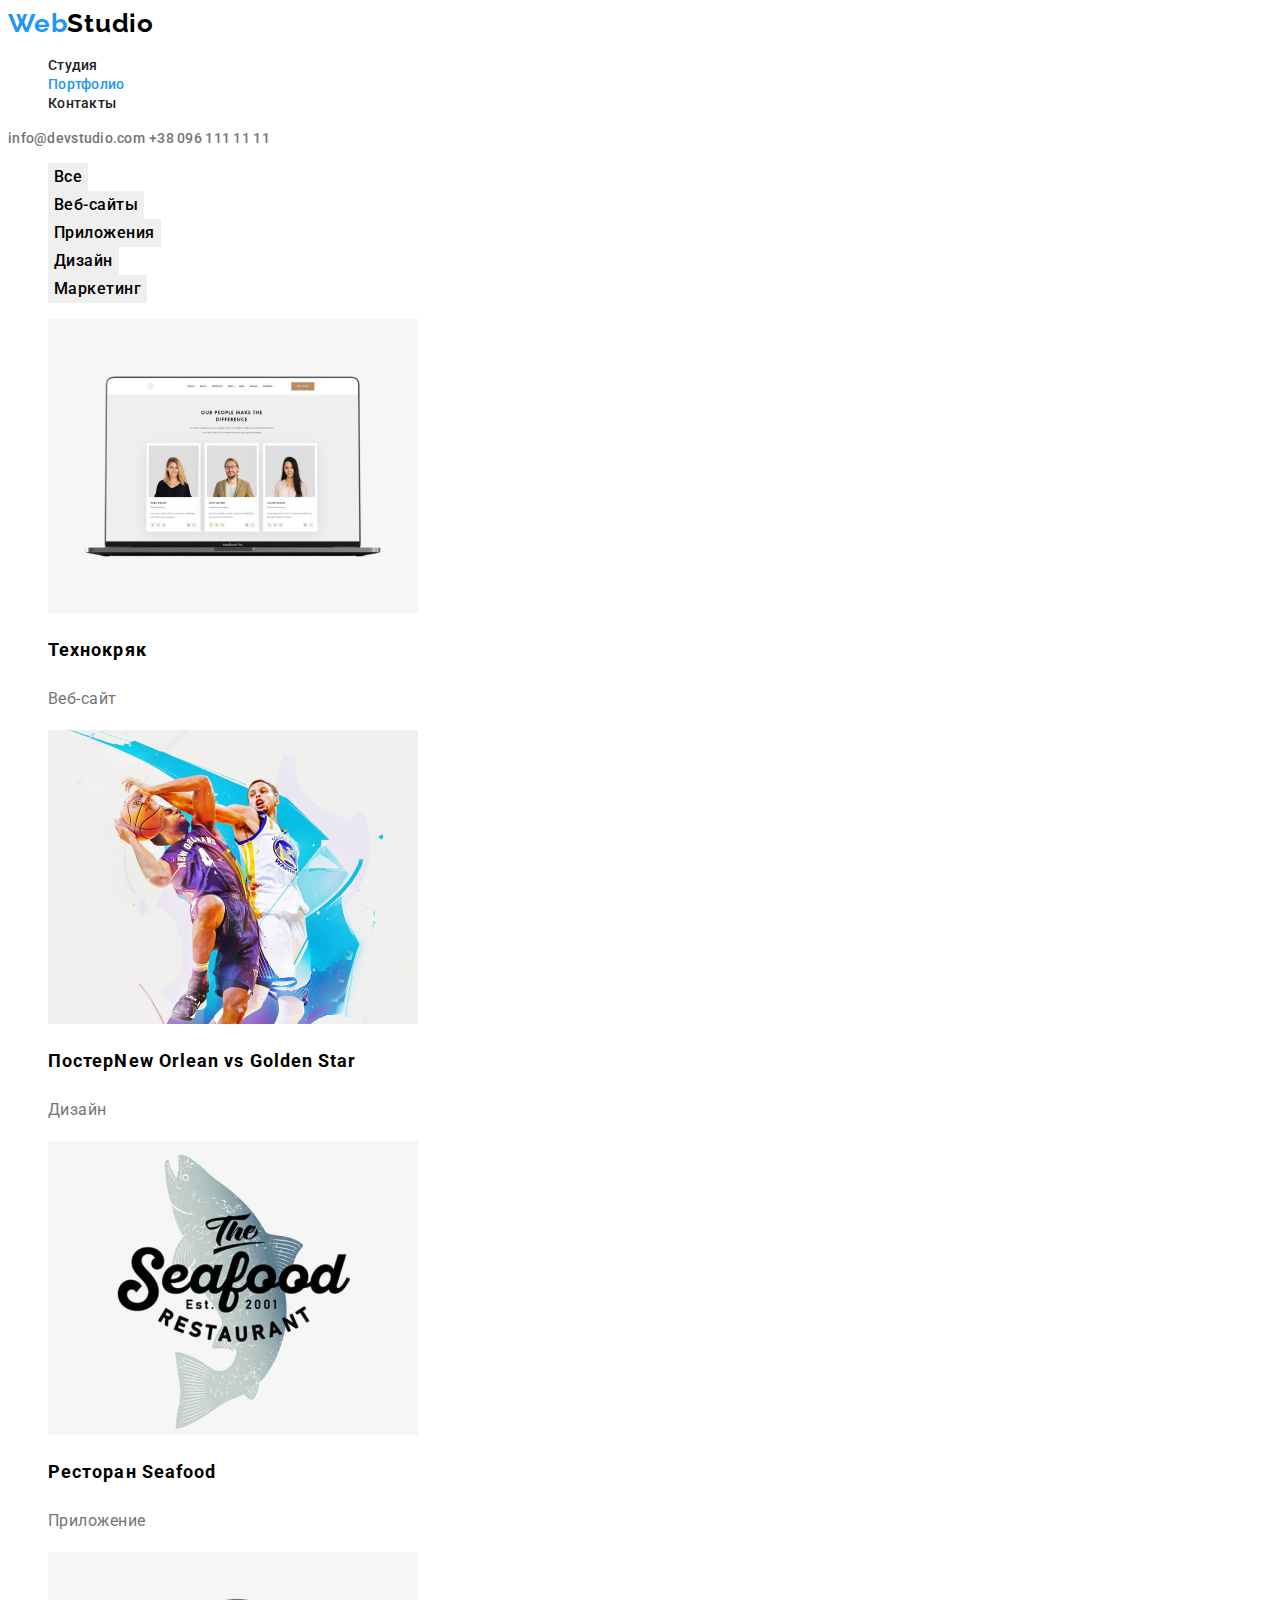
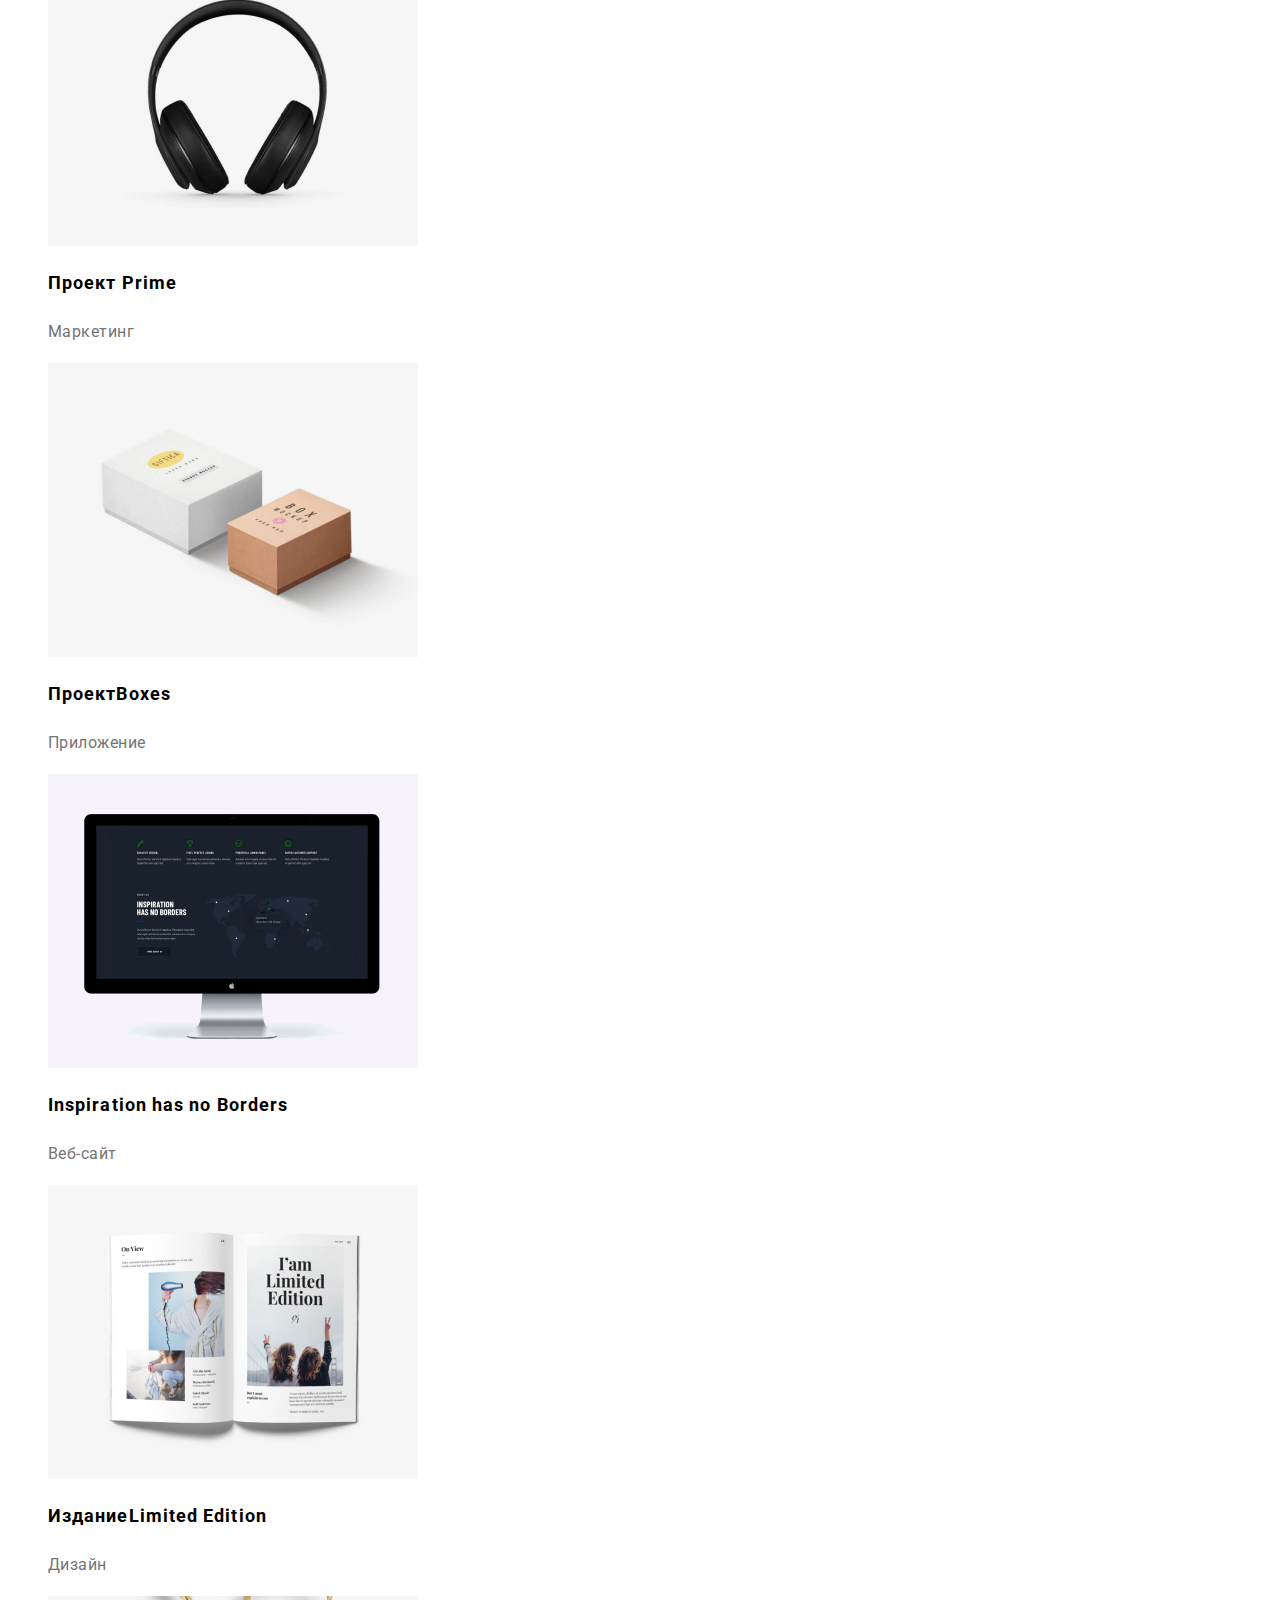
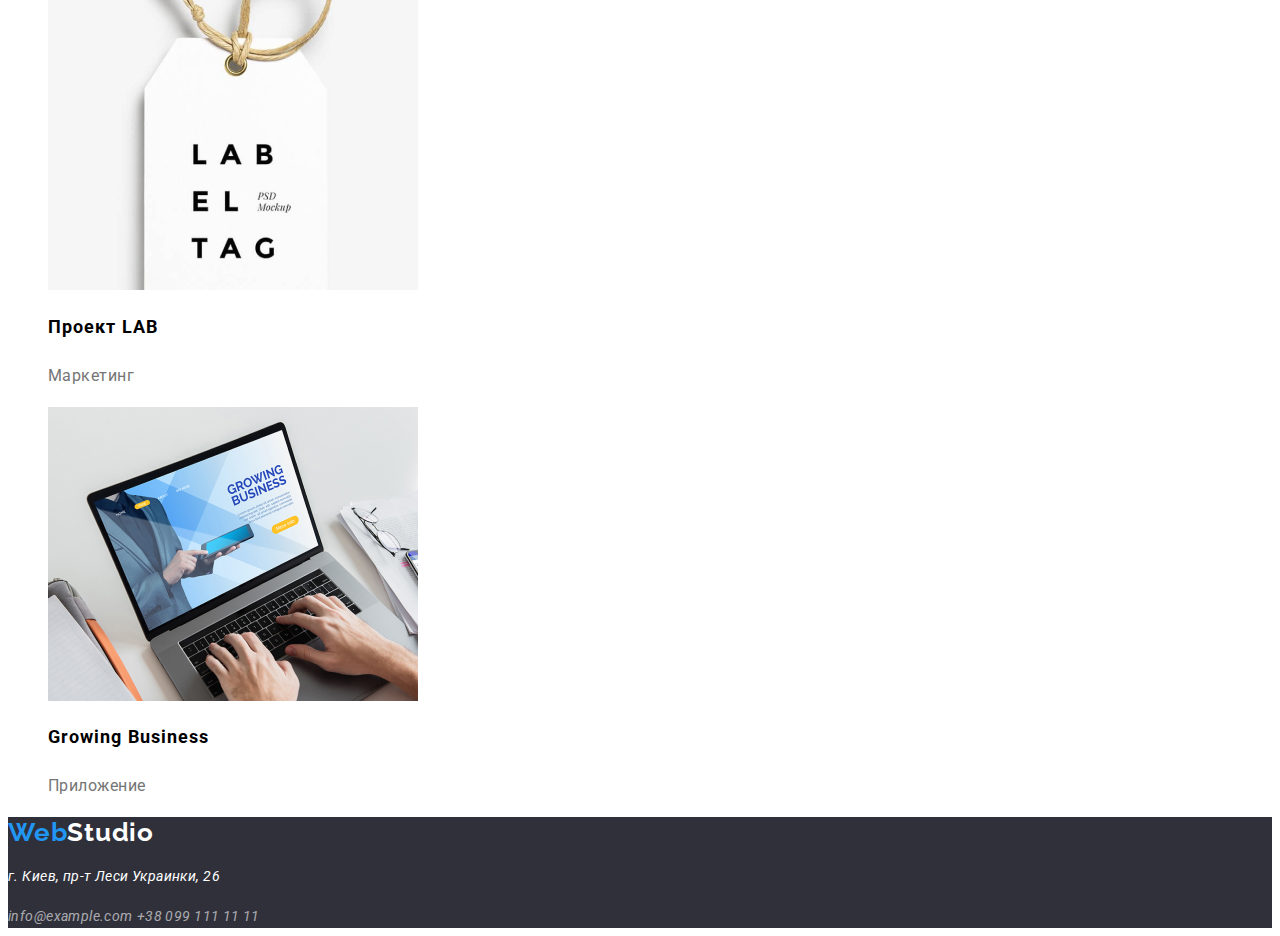
==== portfolio.html @ 012e466a "Initial commit" ====
<!DOCTYPE html>
<html lang="ru">
  <head>
    <meta charset="UTF-8" />
    <meta http-equiv="X-UA-Compatible" content="IE=edge" />
    <meta name="viewport" content="width=device-width, initial-scale=1.0" />
    <title>WebStudio</title>

    <link rel="preconnect" href="https://fonts.googleapis.com" />
    <link rel="preconnect" href="https://fonts.gstatic.com" crossorigin />
    <link
      href="https://fonts.googleapis.com/css2?family=Raleway:wght@700&family=Roboto:wght@400;500;700;900&display=swap"
      rel="stylesheet"
    />
    <link rel="stylesheet" href="./css/styles.css" />
  </head>
  <body>
    <!--HEADER section  -->

    <header class="header-page">
      <nav>
        <a class="link-logo link" href="/" lang="en">Web<span class="black">Studio</span></a>
        <ul class="header-list list">
          <li class="header-item">
            <a class="header-link link" href="/index.html">Студия</a>
          </li>
          <li class="header-item">
            <a class="header-link header-link-current link" href="./portfolio.html">Портфолио</a>
          </li>

          <li class="header-item">
            <a class="header-link link" href="#address-contacts">Контакты</a>
          </li>
        </ul>
      </nav>
      <a class="link-mail link" href="mailto:info@devstudio.com">info@devstudio.com</a>
      <a class="link-tel link" href="tel:380961111111 ">+38 096 111 11 11</a>
    </header>
    <!-- MAIN section -->
    <main>
      <section class="main">
        <h1 class="main-title" hidden>Портфолио</h1>
        <ul class="main-list list">
          <li class="main-item">
            <button class="main-btn main-btn-current" type="button">Все</button>
          </li>
          <li class="main-item"><button class="main-btn" type="button">Веб-сайты</button></li>
          <li class="main-item"><button class="main-btn" type="button">Приложения</button></li>
          <li class="main-item"><button class="main-btn" type="button">Дизайн</button></li>
          <li class="main-item"><button class="main-btn" type="button">Маркетинг</button></li>
        </ul>

        <ul class="portholio-img list">
          <li class="portholio-item-img">
            <a class="portholio-link" href="">
              <img
                class="portholio-logo"
                src="./images/img11.jpg"
                alt="ноутбук"
                width="370"
                height="294"
              />
            </a>
            <h2 class="portfolio-title">Технокряк</h2>
            <p class="portfolio-text">Веб-сайт</p>
          </li>
          <li class="portholio-item-img">
            <a class="portholio-link" href="">
              <img
                class="portholio-logo"
                src="./images/img12.jpg"
                alt="баскетболисты с мячом"
                width="370"
                height="294"
              />
            </a>
            <h2 class="portfolio-title">Постер<span lang="en">New Orlean vs Golden Star</span></h2>
            <p class="portfolio-text">Дизайн</p>
          </li>
          <li class="portholio-item-img">
            <a class="portholio-link" href="">
              <img
                class="portholio-logo"
                src="./images/img13.jpg"
                alt="логотип ресторана"
                width="370"
                height="294"
              />
            </a>
            <h2 class="portfolio-title">Ресторан <span lang="en">Seafood</span></h2>
            <p class="portfolio-text">Приложение</p>
          </li>

          <li class="portholio-item-img">
            <a class="portholio-link" href="">
              <img
                class="portholio-logo"
                src="./images/img14.jpg"
                alt="наушники"
                width="370"
                height="294"
              />
            </a>
            <h2 class="portfolio-title">Проект <span lang="en">Prime</span></h2>
            <p class="portfolio-text">Маркетинг</p>
          </li>

          <li>
            <a class="portholio-link" href="">
              <img
                class="portholio-logo"
                src="./images/img15.jpg"
                alt="два бокса"
                width="370"
                height="294"
              />
            </a>
            <h2 class="portfolio-title">Проект<span lang="en">Boxes</span></h2>
            <p class="portfolio-text">Приложение</p>
          </li>

          <li>
            <a class="portholio-link" href="">
              <img
                class="portholio-logo"
                src="./images/img16.jpg"
                alt="компьютер "
                width="370"
                height="294"
              />
            </a>
            <h2 class="portfolio-title" lang="en">Inspiration has no Borders</h2>
            <p class="portfolio-text">Веб-сайт</p>
          </li>
          <li>
            <a class="portholio-link" href="">
              <img
                class="portholio-logo"
                src="./images/img17.jpg"
                alt="открытый журнал "
                width="370"
                height="294"
              />
            </a>
            <h2 class="portfolio-title">Издание<span lang="en">Limited Edition</span></h2>
            <p class="portfolio-text">Дизайн</p>
          </li>
          <li>
            <a class="portholio-link" href="">
              <img
                class="portholio-logo"
                src="images/img18.jpg"
                alt="брендовая бирка  "
                width="370"
                height="294"
              />
            </a>
            <h2 class="portfolio-title">Проект <span lang="en">LAB</span></h2>
            <p class="portfolio-text">Маркетинг</p>
          </li>
          <li>
            <a class="portholio-link" href="">
              <img
                class="portholio-logo"
                src="./images/img19.jpg"
                alt="работа в компьютере "
                width="370"
                height="294"
              />
            </a>
            <h2 class="portfolio-title" lang="en">Growing Business</h2>
            <p class="portfolio-text">Приложение</p>
          </li>
        </ul>
      </section>
    </main>
    <!-- MAIN section -->

    <!-- FOOTER section -->
    <footer class="footer">
      <a class="footer-link link" href="/" lang="en">Web<span class="white">Studio</span> </a>
      <address class="address-contacts" id="address-contacts">
        <p>
          <a
            class="address-text-link link"
            href="https://goo.gl/maps/B6g1ze34ZQEhAXsM9"
            target="_blank"
            rel="noopener noreferrer"
          >
            г. Киев, пр-т Леси Украинки, 26
          </a>
        </p>
        <a class="address-link link" href="mailto:info@example.com">info@example.com</a>
        <a class="address-link link" href="tel:380991111111 ">+38 099 111 11 11</a>
      </address>
    </footer>

    <!-- FOOTER section -->
  </body>
</html>
---- css/styles.css ----
:root {
  /* fonts  */
  --main-font: 'Roboto', sans-serif;
  --secondary-font: 'raleway', sans-serif;
  /* text colors */
  --main-txt-cl: #757575;
  --acent-txt-cl: #2196f3;
  --secondary-txt-cl: #000000;
  --secondary-w-txt-cl: #ffffff;

  /* bg colors */
  --grey-bg-cl: #2f303a;
  --light-bg-cl: #e5e5e5;
  --blue-bg-cl: #2196f3;

  /* others  */
}

/*  Body section */
body {
  font-family: var(--main-font);
  color: var(--main-txt-cl);
}
/* reset styles  Скидання*/
.link {
  text-decoration: none;
}
.list {
  list-style: none;
}
/*  Общий класс для вебстудио на 2 страницы  */

/*  Header section */

.link-logo {
  font-family: var(--secondary-font);
  font-weight: 700;
  font-size: 26px;
  line-height: 31px;
  letter-spacing: 0.03em;
  color: var(--acent-txt-cl);
}
.black {
  font-family: var(--secondary-font);
  font-weight: 700;
  font-size: 26px;
  line-height: calc(31 / 26);
  letter-spacing: 0.03em;
  color: var(--secondary-txt-cl);
}
.header-link {
  font-family: var(--main-font);
  font-weight: 500;
  font-size: 14px;
  line-height: calc(16 / 14);
  letter-spacing: 0.02em;
  color: #212121;
}
/* Hover Focus and Heder */
.header-link:hover,
.header-link:focus,
.link-mail:hover,
.link-mail:focus,
.link-tel:hover,
.link-tel:focus {
  color: var(--acent-txt-cl);
}

.header-link-current {
  color: var(--acent-txt-cl);
}

.link-mail {
  font-family: var(--main-font);
  font-weight: 500;
  font-size: 14px;
  line-height: calc(16 / 14);
  letter-spacing: 0.02em;
  color: var(--main-txt-cl);
}
.link-tel {
  font-family: var(--main-font);
  font-weight: 500;
  font-size: 14px;
  line-height: calc(16 / 14);
  letter-spacing: 0.02em;
  color: var(--main-txt-cl);
}
/* Hero section  */
.hero {
  background-color: var(--grey-bg-cl);
}
.hero-title {
  font-family: var(--main-font);
  font-weight: 900;
  font-size: 44px;
  line-height: calc(60 / 44);
  text-align: center;
  letter-spacing: 0.06em;
  text-transform: uppercase;
  color: var(--secondary-w-txt-cl);
  background-color: var(--grey-bg-cl);
}

.hero-btn {
  font-family: var(--main-font);
  font-weight: 700;
  font-size: 16px;
  line-height: calc(30 / 16);
  display: flex;
  align-items: center;
  text-align: center;
  letter-spacing: 0.06em;
  color: var(--secondary-w-txt-cl);
  background-color: var(--blue-bg-cl);
  border: transparent;
  cursor: pointer;
}
.hero-btn:hover,
.hero-btn:focus {
  color: #188ce8;
}
/* About section */
.about-subtitle {
  font-family: var(--main-font);
  font-weight: 700;
  font-size: 14px;
  line-height: calc(16 / 14);
  letter-spacing: 0.03em;
  text-transform: uppercase;
  color: #212121;
}
.about-text {
  font-family: var(--main-font);
  font-weight: 400;
  font-size: 14px;
  line-height: calc(24 / 14);
  letter-spacing: 0.03em;
}
/* Section description */

.section-title {
  font-family: var(--main-font);
  font-weight: 700;
  font-size: 36px;
  line-height: calc(42 / 36);
  text-align: center;
  letter-spacing: 0.03em;
  color: var(--secondary-txt-cl);
}
.team-title {
  font-family: var(--main-font);
  font-weight: 700;
  font-size: 36px;
  line-height: calc(42 / 36);
  text-align: center;
  letter-spacing: 0.03em;
  color: var(--secondary-txt-cl);
}
.team-subtitle {
  font-family: var(--main-font);
  font-weight: 500;
  font-size: 16px;
  line-height: calc(19 / 16);
  text-align: ;
  letter-spacing: 0.03em;
  color: var(--secondary-txt-cl);
}
.team-description {
  font-family: var(--main-font);
  font-weight: 400;
  font-size: 16px;
  line-height: calc(19 / 16);
  text-align: ;
  letter-spacing: 0.03em;
  color: var(--main-txt-cl);
}
/* Footer section 1 страница-совместный с портфолио */
.footer {
  background-color: var(--grey-bg-cl);
}

.footer-link {
  font-family: var(--secondary-font);
  font-weight: 700;
  font-size: 26px;
  line-height: calc(31 / 26);
  letter-spacing: 0.03em;
  color: var(--acent-txt-cl);
}
.white {
  color: var(--secondary-w-txt-cl);
}
.address-text-link {
  font-family: var(--main-font);
  font-weight: 400;
  font-size: 14px;
  line-height: calc(24 / 14);
  letter-spacing: 0.03em;
  color: var(--secondary-w-txt-cl);
}
.address-link {
  font-family: var(--main-font);
  font-weight: 400;
  font-size: 14px;
  line-height: calc(24 / 14);
  letter-spacing: 0.03em;
  color: rgba(255, 255, 255, 0.6);
}
/* Hover Focus and Footer */
.address-link:hover,
.address-link:focus,
.address-text-link:hover,
.address-text-link:focus {
  color: var(--acent-txt-cl);
}

/* ПОРТФОЛИО CSS  */

/* HEDER Совместный с первой страницой  */

/* Main section */
.main-btn-current {
  color: var(--acent-txt-cl);
}
.main-btn:hover,
.main-btn:focus {
  color: var(--secondary-w-txt-cl);
  background-color: var(--blue-bg-cl);
}
.main-btn {
  font-family: var(--main-font);
  font-weight: 500;
  font-size: 16px;
  line-height: calc(26 / 16);
  text-align: center;
  letter-spacing: 0.03em;
  color: var(--secondary-txt-cl);
  border: transparent;
  cursor: pointer;
}
.portfolio-title {
  font-family: var(--main-font);
  font-weight: 700;
  font-size: 18px;
  line-height: calc(36 / 18);
  letter-spacing: 0.06em;
  color: var(--secondary-txt-cl);
}
.portfolio-text {
  font-family: var(--main-font);
  font-weight: 400;
  font-size: 16px;
  line-height: calc(30 / 16);
  letter-spacing: 0.03em;
  color: var(--main-txt-cl);
}
/* Footer section совместный с 1-й страницой */
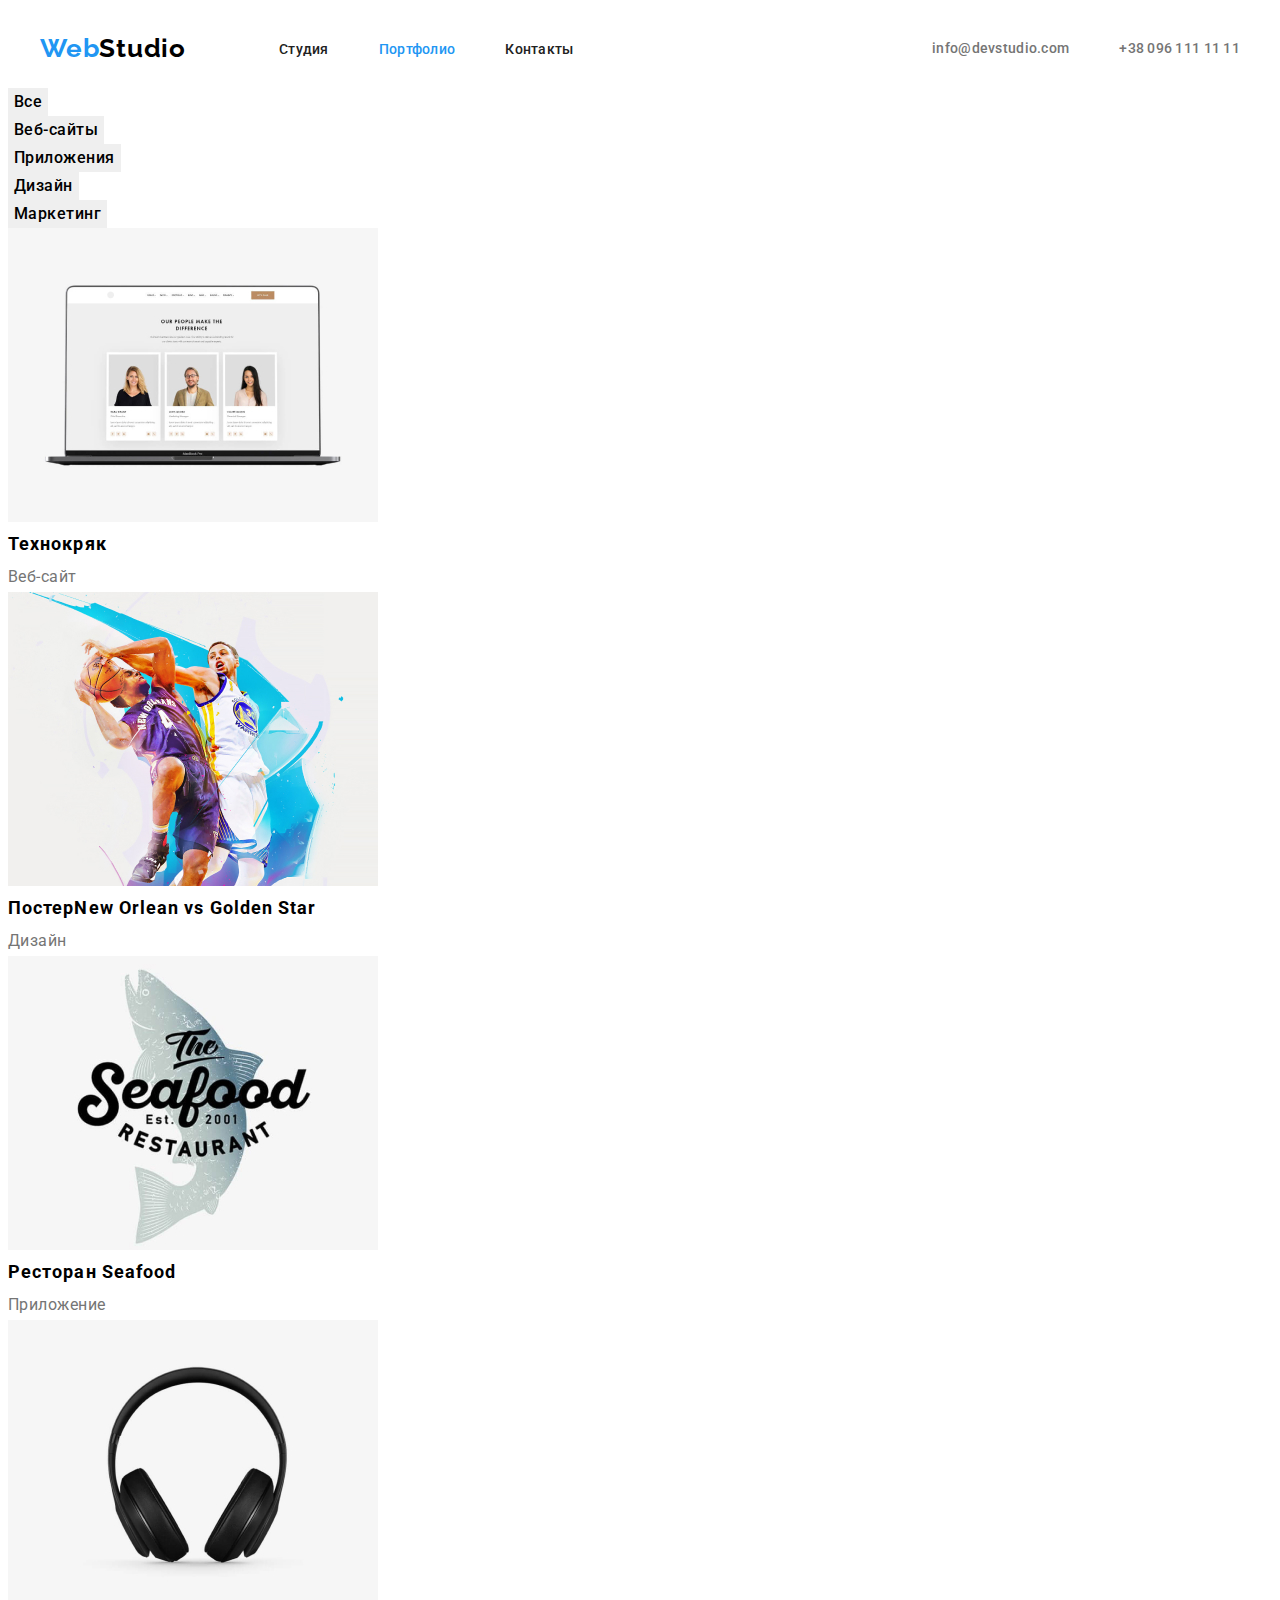
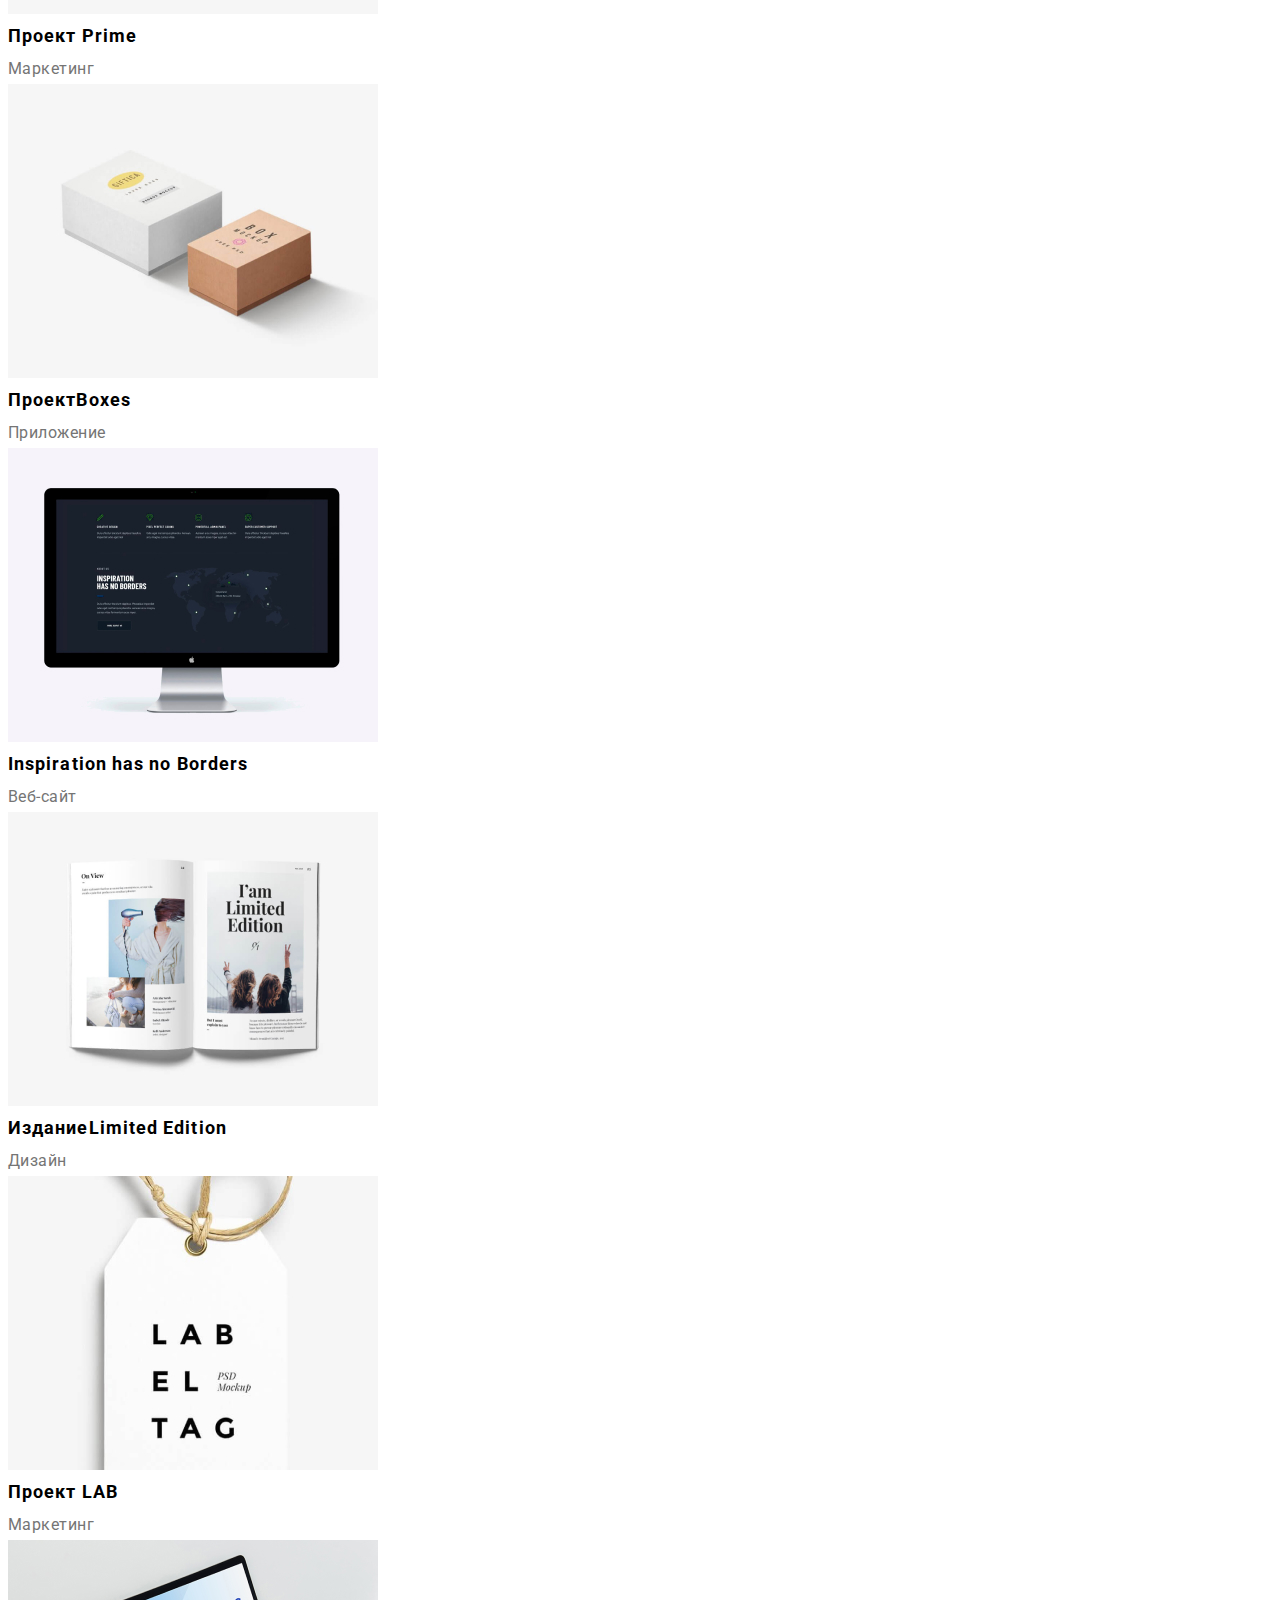
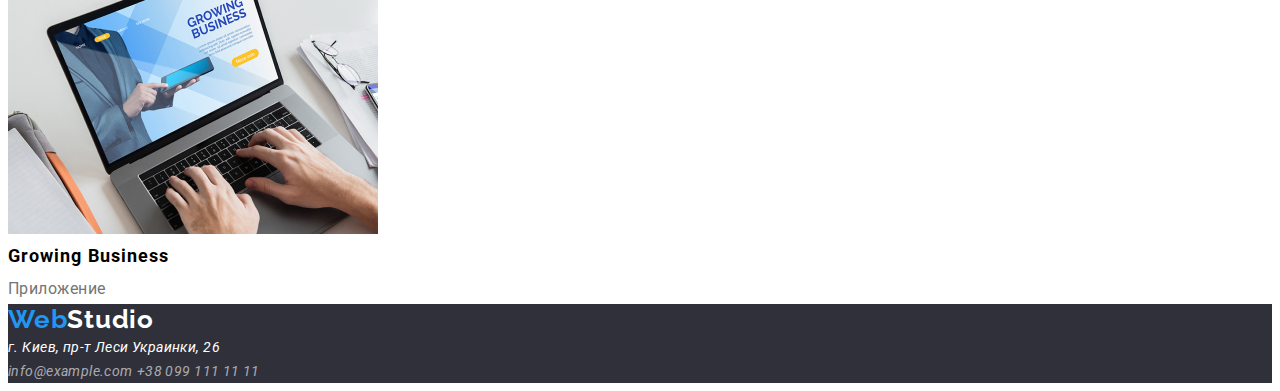
==== commit ba0626b7: "Геометрия" ====
--- a/portfolio.html
+++ b/portfolio.html
@@ -12,29 +12,42 @@
       href="https://fonts.googleapis.com/css2?family=Raleway:wght@700&family=Roboto:wght@400;500;700;900&display=swap"
       rel="stylesheet"
     />
+    <!--  Normalize start -->
+    <link
+      rel="stylesheet"
+      href="https://cdnjs.cloudflare.com/ajax/libs/modern-normalize/1.1.0/modern-normalize.min.css"
+      integrity="sha512-wpPYUAdjBVSE4KJnH1VR1HeZfpl1ub8YT/NKx4PuQ5NmX2tKuGu6U/JRp5y+Y8XG2tV+wKQpNHVUX03MfMFn9Q=="
+      crossorigin="anonymous"
+      referrerpolicy="no-referrer"
+    />
+    <!-- Normalize end -->
+    <!-- Custom stalyles  -->
     <link rel="stylesheet" href="./css/styles.css" />
+    <!-- Custom stalyles end -->
   </head>
   <body>
     <!--HEADER section  -->
 
     <header class="header-page">
-      <nav>
+      <div class="container header-container">
         <a class="link-logo link" href="/" lang="en">Web<span class="black">Studio</span></a>
-        <ul class="header-list list">
-          <li class="header-item">
-            <a class="header-link link" href="/index.html">Студия</a>
-          </li>
-          <li class="header-item">
-            <a class="header-link header-link-current link" href="./portfolio.html">Портфолио</a>
-          </li>
-
-          <li class="header-item">
-            <a class="header-link link" href="#address-contacts">Контакты</a>
-          </li>
-        </ul>
-      </nav>
-      <a class="link-mail link" href="mailto:info@devstudio.com">info@devstudio.com</a>
-      <a class="link-tel link" href="tel:380961111111 ">+38 096 111 11 11</a>
+        <nav class="header-nav">
+          <ul class="header-list list">
+            <li class="header-item">
+              <a class="header-link link" href="/index.html">Студия</a>
+            </li>
+            <li class="header-item">
+              <a class="header-link header-link-current link" href="./portfolio.html">Портфолио</a>
+            </li>
+
+            <li class="header-item">
+              <a class="header-link link" href="#address-contacts">Контакты</a>
+            </li>
+          </ul>
+        </nav>
+        <a class="link-mail link" href="mailto:info@devstudio.com">info@devstudio.com</a>
+        <a class="link-tel link" href="tel:380961111111 ">+38 096 111 11 11</a>
+      </div>
     </header>
     <!-- MAIN section -->
     <main>
--- a/css/styles.css
+++ b/css/styles.css
@@ -21,16 +21,49 @@
   font-family: var(--main-font);
   color: var(--main-txt-cl);
 }
+
+/* Частковий ресет стилей браузера start */
+
+h1,
+h2,
+h3,
+h4,
+h5,
+h6,
+p {
+  margin: 0;
+}
+
+/* Частковий ресет стилей браузера end */
+
 /* reset styles  Скидання*/
 .link {
   text-decoration: none;
+  color: currentColor;
 }
 .list {
   list-style: none;
-}
-/*  Общий класс для вебстудио на 2 страницы  */
+  padding: 0;
+  margin: 0;
+}
+/* Base styles  */
+.container {
+  width: 1200px;
+  margin-left: auto;
+  margin-right: auto;
+  padding-left: 15px;
+  padding-right: 15px;
+}
+
+/*  Heder Общий класс для вебстудио и портфолио на 2 страницы  */
 
 /*  Header section */
+.header {
+}
+.header-container {
+  display: flex;
+  align-items: center;
+}
 
 .link-logo {
   font-family: var(--secondary-font);
@@ -47,6 +80,20 @@
   line-height: calc(31 / 26);
   letter-spacing: 0.03em;
   color: var(--secondary-txt-cl);
+  margin-right: 93px;
+}
+.header-nav {
+  margin-right: auto;
+}
+.header-list {
+  display: flex;
+  /* gap: 50px; */
+}
+.header-item {
+  margin-right: 50px;
+}
+.header-item:last-child {
+  margin-right: o;
 }
 .header-link {
   font-family: var(--main-font);
@@ -55,6 +102,8 @@
   line-height: calc(16 / 14);
   letter-spacing: 0.02em;
   color: #212121;
+  padding-top: 32px;
+  padding-bottom: 32px;
 }
 /* Hover Focus and Heder */
 .header-link:hover,
@@ -77,6 +126,9 @@
   line-height: calc(16 / 14);
   letter-spacing: 0.02em;
   color: var(--main-txt-cl);
+  margin-right: 50px;
+  padding-top: 32px;
+  padding-bottom: 32px;
 }
 .link-tel {
   font-family: var(--main-font);
@@ -85,6 +137,8 @@
   line-height: calc(16 / 14);
   letter-spacing: 0.02em;
   color: var(--main-txt-cl);
+  padding-top: 32px;
+  padding-bottom: 32px;
 }
 /* Hero section  */
 .hero {
@@ -100,6 +154,8 @@
   text-transform: uppercase;
   color: var(--secondary-w-txt-cl);
   background-color: var(--grey-bg-cl);
+  width: 696px;
+  height: 120px;
 }
 
 .hero-btn {
@@ -115,6 +171,11 @@
   background-color: var(--blue-bg-cl);
   border: transparent;
   cursor: pointer;
+  max-width: 200px;
+  min-width: 200px;
+  min-height: 50px;
+  padding: 10px 32px;
+  border-radius: 4px;
 }
 .hero-btn:hover,
 .hero-btn:focus {
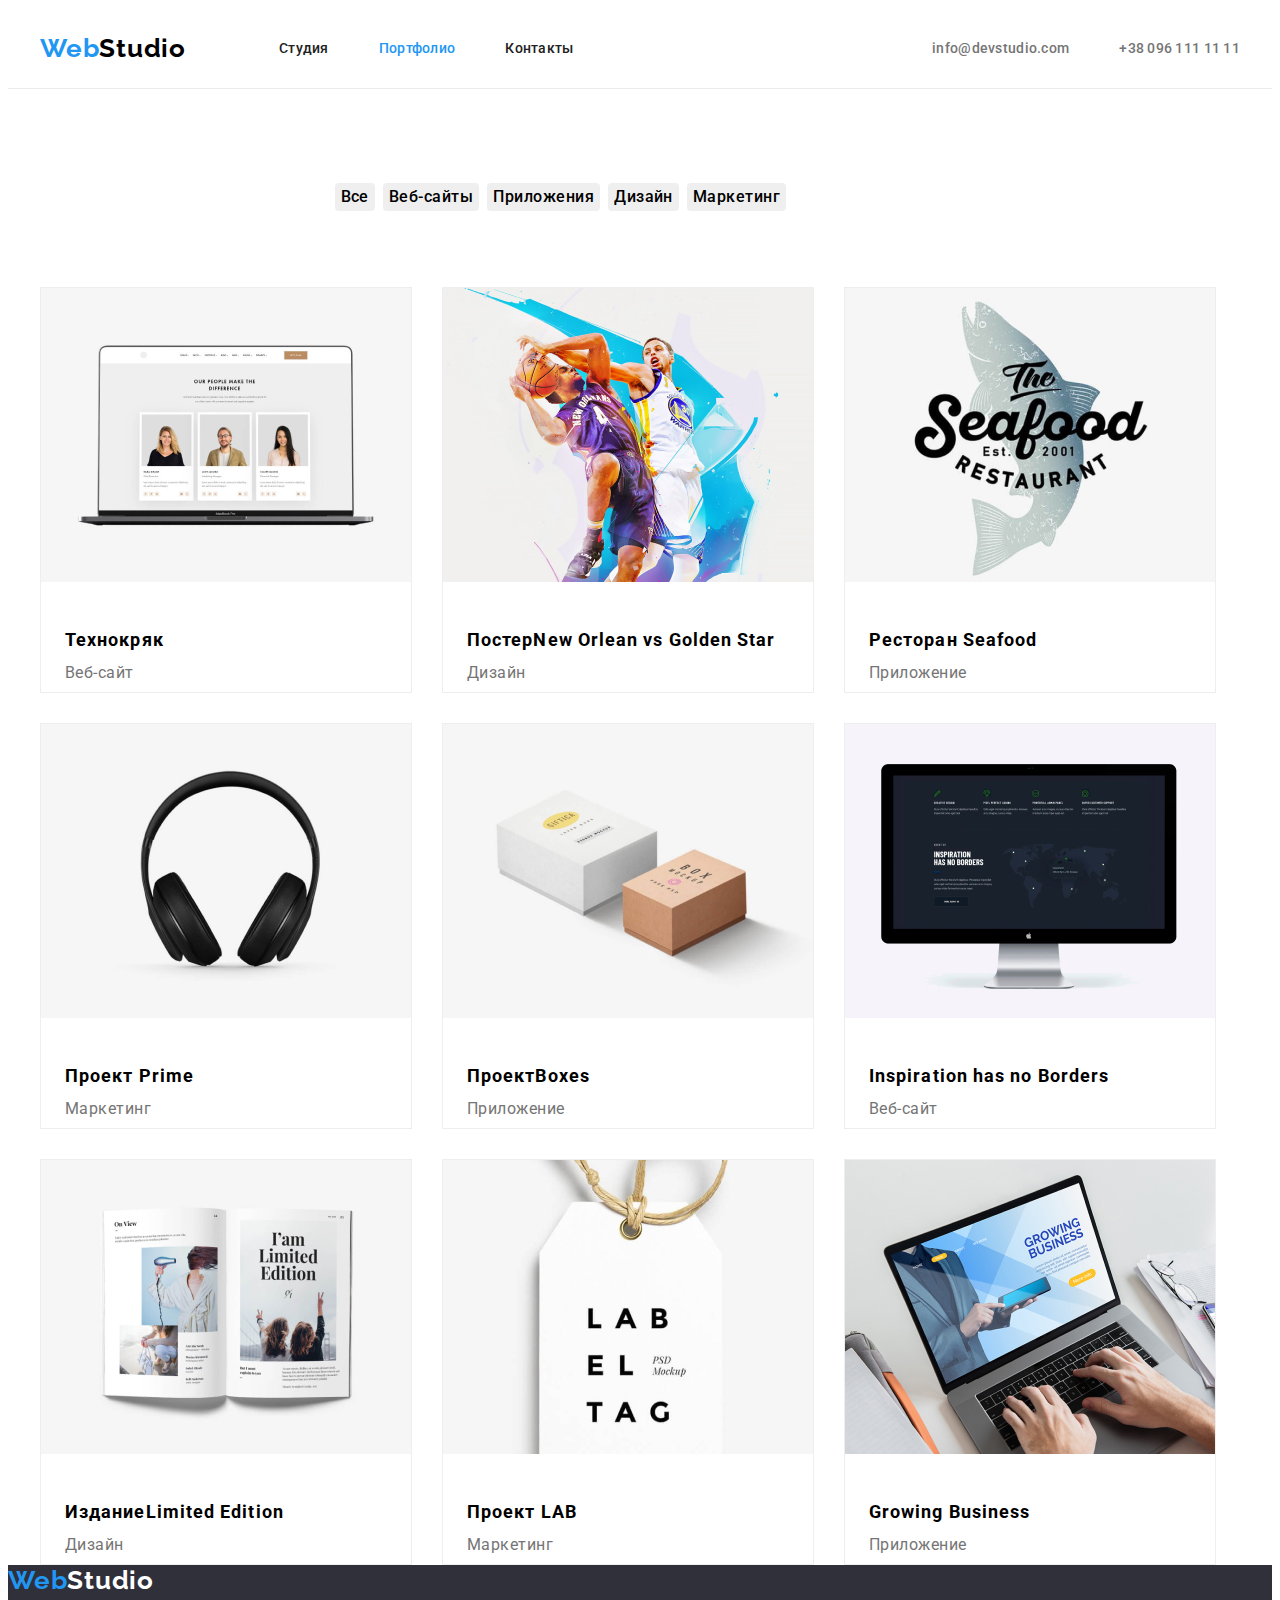
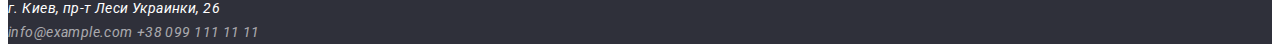
==== commit 3e2eea72: "ДЗ № 3" ====
--- a/portfolio.html
+++ b/portfolio.html
@@ -52,139 +52,162 @@
     <!-- MAIN section -->
     <main>
       <section class="main">
-        <h1 class="main-title" hidden>Портфолио</h1>
-        <ul class="main-list list">
-          <li class="main-item">
-            <button class="main-btn main-btn-current" type="button">Все</button>
-          </li>
-          <li class="main-item"><button class="main-btn" type="button">Веб-сайты</button></li>
-          <li class="main-item"><button class="main-btn" type="button">Приложения</button></li>
-          <li class="main-item"><button class="main-btn" type="button">Дизайн</button></li>
-          <li class="main-item"><button class="main-btn" type="button">Маркетинг</button></li>
-        </ul>
-
-        <ul class="portholio-img list">
-          <li class="portholio-item-img">
-            <a class="portholio-link" href="">
-              <img
-                class="portholio-logo"
-                src="./images/img11.jpg"
-                alt="ноутбук"
-                width="370"
-                height="294"
-              />
-            </a>
-            <h2 class="portfolio-title">Технокряк</h2>
-            <p class="portfolio-text">Веб-сайт</p>
-          </li>
-          <li class="portholio-item-img">
-            <a class="portholio-link" href="">
-              <img
-                class="portholio-logo"
-                src="./images/img12.jpg"
-                alt="баскетболисты с мячом"
-                width="370"
-                height="294"
-              />
-            </a>
-            <h2 class="portfolio-title">Постер<span lang="en">New Orlean vs Golden Star</span></h2>
-            <p class="portfolio-text">Дизайн</p>
-          </li>
-          <li class="portholio-item-img">
-            <a class="portholio-link" href="">
-              <img
-                class="portholio-logo"
-                src="./images/img13.jpg"
-                alt="логотип ресторана"
-                width="370"
-                height="294"
-              />
-            </a>
-            <h2 class="portfolio-title">Ресторан <span lang="en">Seafood</span></h2>
-            <p class="portfolio-text">Приложение</p>
-          </li>
-
-          <li class="portholio-item-img">
-            <a class="portholio-link" href="">
-              <img
-                class="portholio-logo"
-                src="./images/img14.jpg"
-                alt="наушники"
-                width="370"
-                height="294"
-              />
-            </a>
-            <h2 class="portfolio-title">Проект <span lang="en">Prime</span></h2>
-            <p class="portfolio-text">Маркетинг</p>
-          </li>
-
-          <li>
-            <a class="portholio-link" href="">
-              <img
-                class="portholio-logo"
-                src="./images/img15.jpg"
-                alt="два бокса"
-                width="370"
-                height="294"
-              />
-            </a>
-            <h2 class="portfolio-title">Проект<span lang="en">Boxes</span></h2>
-            <p class="portfolio-text">Приложение</p>
-          </li>
-
-          <li>
-            <a class="portholio-link" href="">
-              <img
-                class="portholio-logo"
-                src="./images/img16.jpg"
-                alt="компьютер "
-                width="370"
-                height="294"
-              />
-            </a>
-            <h2 class="portfolio-title" lang="en">Inspiration has no Borders</h2>
-            <p class="portfolio-text">Веб-сайт</p>
-          </li>
-          <li>
-            <a class="portholio-link" href="">
-              <img
-                class="portholio-logo"
-                src="./images/img17.jpg"
-                alt="открытый журнал "
-                width="370"
-                height="294"
-              />
-            </a>
-            <h2 class="portfolio-title">Издание<span lang="en">Limited Edition</span></h2>
-            <p class="portfolio-text">Дизайн</p>
-          </li>
-          <li>
-            <a class="portholio-link" href="">
-              <img
-                class="portholio-logo"
-                src="images/img18.jpg"
-                alt="брендовая бирка  "
-                width="370"
-                height="294"
-              />
-            </a>
-            <h2 class="portfolio-title">Проект <span lang="en">LAB</span></h2>
-            <p class="portfolio-text">Маркетинг</p>
-          </li>
-          <li>
-            <a class="portholio-link" href="">
-              <img
-                class="portholio-logo"
-                src="./images/img19.jpg"
-                alt="работа в компьютере "
-                width="370"
-                height="294"
-              />
-            </a>
-            <h2 class="portfolio-title" lang="en">Growing Business</h2>
-            <p class="portfolio-text">Приложение</p>
-          </li>
-        </ul>
+        <div class="container main-container">
+          <h1 class="main-title" hidden>Портфолио</h1>
+          <ul class="main-list list">
+            <li class="main-item">
+              <button class="main-btn main-btn-current" type="button">Все</button>
+            </li>
+            <li class="main-item"><button class="main-btn" type="button">Веб-сайты</button></li>
+            <li class="main-item"><button class="main-btn" type="button">Приложения</button></li>
+            <li class="main-item"><button class="main-btn" type="button">Дизайн</button></li>
+            <li class="main-item"><button class="main-btn" type="button">Маркетинг</button></li>
+          </ul>
+        </div>
+        <div class="container portholio-container">
+          <ul class="portholio-img list">
+            <li class="portholio-item-img">
+              <a class="portholio-link" href="">
+                <img
+                  class="portholio-logo"
+                  src="./images/img11.jpg"
+                  alt="ноутбук"
+                  width="370"
+                  height="294"
+                />
+              </a>
+              <div class="desc">
+                <h2 class="portfolio-title">Технокряк</h2>
+                <p class="portfolio-text">Веб-сайт</p>
+              </div>
+            </li>
+            <li class="portholio-item-img">
+              <a class="portholio-link" href="">
+                <img
+                  class="portholio-logo"
+                  src="./images/img12.jpg"
+                  alt="баскетболисты с мячом"
+                  width="370"
+                  height="294"
+                />
+              </a>
+              <div class="desc">
+                <h2 class="portfolio-title">
+                  Постер<span lang="en">New Orlean vs Golden Star</span>
+                </h2>
+                <p class="portfolio-text">Дизайн</p>
+              </div>
+            </li>
+            <li class="portholio-item-img">
+              <a class="portholio-link" href="">
+                <img
+                  class="portholio-logo"
+                  src="./images/img13.jpg"
+                  alt="логотип ресторана"
+                  width="370"
+                  height="294"
+                />
+              </a>
+              <div class="desc">
+                <h2 class="portfolio-title">Ресторан <span lang="en">Seafood</span></h2>
+                <p class="portfolio-text">Приложение</p>
+              </div>
+            </li>
+
+            <li class="portholio-item-img">
+              <a class="portholio-link" href="">
+                <img
+                  class="portholio-logo"
+                  src="./images/img14.jpg"
+                  alt="наушники"
+                  width="370"
+                  height="294"
+                />
+              </a>
+              <div class="desc">
+                <h2 class="portfolio-title">Проект <span lang="en">Prime</span></h2>
+                <p class="portfolio-text">Маркетинг</p>
+              </div>
+            </li>
+
+            <li class="portholio-item-img">
+              <a class="portholio-link" href="">
+                <img
+                  class="portholio-logo"
+                  src="./images/img15.jpg"
+                  alt="два бокса"
+                  width="370"
+                  height="294"
+                />
+              </a>
+              <div class="desc">
+                <h2 class="portfolio-title">Проект<span lang="en">Boxes</span></h2>
+                <p class="portfolio-text">Приложение</p>
+              </div>
+            </li>
+
+            <li class="portholio-item-img">
+              <a class="portholio-link" href="">
+                <img
+                  class="portholio-logo"
+                  src="./images/img16.jpg"
+                  alt="компьютер "
+                  width="370"
+                  height="294"
+                />
+              </a>
+              <div class="desc">
+                <h2 class="portfolio-title" lang="en">Inspiration has no Borders</h2>
+                <p class="portfolio-text">Веб-сайт</p>
+              </div>
+            </li>
+            <li class="portholio-item-img">
+              <a class="portholio-link" href="">
+                <img
+                  class="portholio-logo"
+                  src="./images/img17.jpg"
+                  alt="открытый журнал "
+                  width="370"
+                  height="294"
+                />
+              </a>
+              <div class="desc">
+                <h2 class="portfolio-title">Издание<span lang="en">Limited Edition</span></h2>
+                <p class="portfolio-text">Дизайн</p>
+              </div>
+            </li>
+            <li class="portholio-item-img">
+              <a class="portholio-link" href="">
+                <img
+                  class="portholio-logo"
+                  src="images/img18.jpg"
+                  alt="брендовая бирка  "
+                  width="370"
+                  height="294"
+                />
+              </a>
+              <div class="desc">
+                <h2 class="portfolio-title">Проект <span lang="en">LAB</span></h2>
+                <p class="portfolio-text">Маркетинг</p>
+              </div>
+            </li>
+            <li class="portholio-item-img">
+              <a class="portholio-link" href="">
+                <img
+                  class="portholio-logo"
+                  src="./images/img19.jpg"
+                  alt="работа в компьютере "
+                  width="370"
+                  height="294"
+                />
+              </a>
+              <div class="desc">
+                <h2 class="portfolio-title" lang="en">Growing Business</h2>
+                <p class="portfolio-text">Приложение</p>
+              </div>
+            </li>
+          </ul>
+        </div>
       </section>
     </main>
     <!-- MAIN section -->
--- a/css/styles.css
+++ b/css/styles.css
@@ -59,7 +59,9 @@
 
 /*  Header section */
 .header {
-}
+  height: 80px;
+}
+
 .header-container {
   display: flex;
   align-items: center;
@@ -104,6 +106,7 @@
   color: #212121;
   padding-top: 32px;
   padding-bottom: 32px;
+  display: block;
 }
 /* Hover Focus and Heder */
 .header-link:hover,
@@ -129,6 +132,7 @@
   margin-right: 50px;
   padding-top: 32px;
   padding-bottom: 32px;
+  display: block;
 }
 .link-tel {
   font-family: var(--main-font);
@@ -139,10 +143,13 @@
   color: var(--main-txt-cl);
   padding-top: 32px;
   padding-bottom: 32px;
+  display: block;
 }
 /* Hero section  */
 .hero {
   background-color: var(--grey-bg-cl);
+  padding-top: 200px;
+  padding-bottom: 200px;
 }
 .hero-title {
   font-family: var(--main-font);
@@ -154,10 +161,12 @@
   text-transform: uppercase;
   color: var(--secondary-w-txt-cl);
   background-color: var(--grey-bg-cl);
+  margin-bottom: 30px;
   width: 696px;
   height: 120px;
-}
-
+  margin-left: auto;
+  margin-right: auto;
+}
 .hero-btn {
   font-family: var(--main-font);
   font-weight: 700;
@@ -176,12 +185,25 @@
   min-height: 50px;
   padding: 10px 32px;
   border-radius: 4px;
+  margin-left: auto;
+  margin-right: auto;
 }
 .hero-btn:hover,
 .hero-btn:focus {
   color: #188ce8;
 }
 /* About section */
+.about-container {
+  padding-top: 94px;
+}
+.about-list {
+  display: flex;
+  gap: 30px;
+}
+.about-text {
+  width: 270px;
+  height: 101px;
+}
 .about-subtitle {
   font-family: var(--main-font);
   font-weight: 700;
@@ -208,6 +230,23 @@
   text-align: center;
   letter-spacing: 0.03em;
   color: var(--secondary-txt-cl);
+  padding-top: 94px;
+  padding-bottom: 94px;
+}
+.section-list {
+  display: flex;
+  gap: 30px;
+  width: 1170px;
+  height: 386px;
+}
+.section-logo {
+  display: block;
+  width: 370px;
+  height: 294px;
+}
+/*  Section team descreption */
+.team {
+  background: #f5f4fa;
 }
 .team-title {
   font-family: var(--main-font);
@@ -217,13 +256,36 @@
   text-align: center;
   letter-spacing: 0.03em;
   color: var(--secondary-txt-cl);
+  padding-top: 94px;
+  padding-bottom: 50px;
+}
+.team-list {
+  display: flex;
+  gap: 30px;
+  padding-bottom: 94px;
+}
+.team-item {
+  width: 270px;
+  height: 368px;
+  box-shadow: 0px 1px 3px rgba(0, 0, 0, 0.12), 0px 1px 1px rgba(0, 0, 0, 0.14),
+    0px 2px 1px rgba(0, 0, 0, 0.2);
+  border-radius: 0px 0px 4px 4px;
+}
+.team-desc {
+  padding: 30px 59px;
+}
+.team-img {
+  display: block;
+  width: 270px;
+  height: 260px;
+  border-top: none;
 }
 .team-subtitle {
   font-family: var(--main-font);
   font-weight: 500;
   font-size: 16px;
   line-height: calc(19 / 16);
-  text-align: ;
+  text-align: center;
   letter-spacing: 0.03em;
   color: var(--secondary-txt-cl);
 }
@@ -232,7 +294,7 @@
   font-weight: 400;
   font-size: 16px;
   line-height: calc(19 / 16);
-  text-align: ;
+  text-align: center;
   letter-spacing: 0.03em;
   color: var(--main-txt-cl);
 }
@@ -251,6 +313,11 @@
 }
 .white {
   color: var(--secondary-w-txt-cl);
+}
+.container-address {
+  display: block;
+  padding-top: 20px;
+  padding-bottom: 60px;
 }
 .address-text-link {
   font-family: var(--main-font);
@@ -281,6 +348,28 @@
 /* HEDER Совместный с первой страницой  */
 
 /* Main section */
+
+.header-page {
+  border-bottom: 1px solid #ececec;
+}
+
+.main-container {
+  display: flex;
+  align-items: center;
+}
+.main-list {
+  display: flex;
+  gap: 8px;
+  width: 611px;
+  height: 54px;
+  margin-left: auto;
+  margin-right: auto;
+  padding-top: 94px;
+  padding-bottom: 50px;
+}
+.main-item {
+}
+
 .main-btn-current {
   color: var(--acent-txt-cl);
 }
@@ -299,6 +388,33 @@
   color: var(--secondary-txt-cl);
   border: transparent;
   cursor: pointer;
+  border-radius: 4px;
+}
+.portholio-container {
+  display: flex;
+  align-items: center;
+}
+
+.portholio-img {
+  display: flex;
+  gap: 30px;
+  flex-wrap: wrap;
+}
+.portholio-item-img {
+  width: 370px;
+  height: 404px;
+  border-top: none;
+  border: 1px solid #eeeeee;
+}
+
+.portholio-logo {
+  display: block;
+  width: 370px;
+  height: 294px;
+  padding-bottom: 20px;
+}
+.desc {
+  padding: 20px 24px;
 }
 .portfolio-title {
   font-family: var(--main-font);
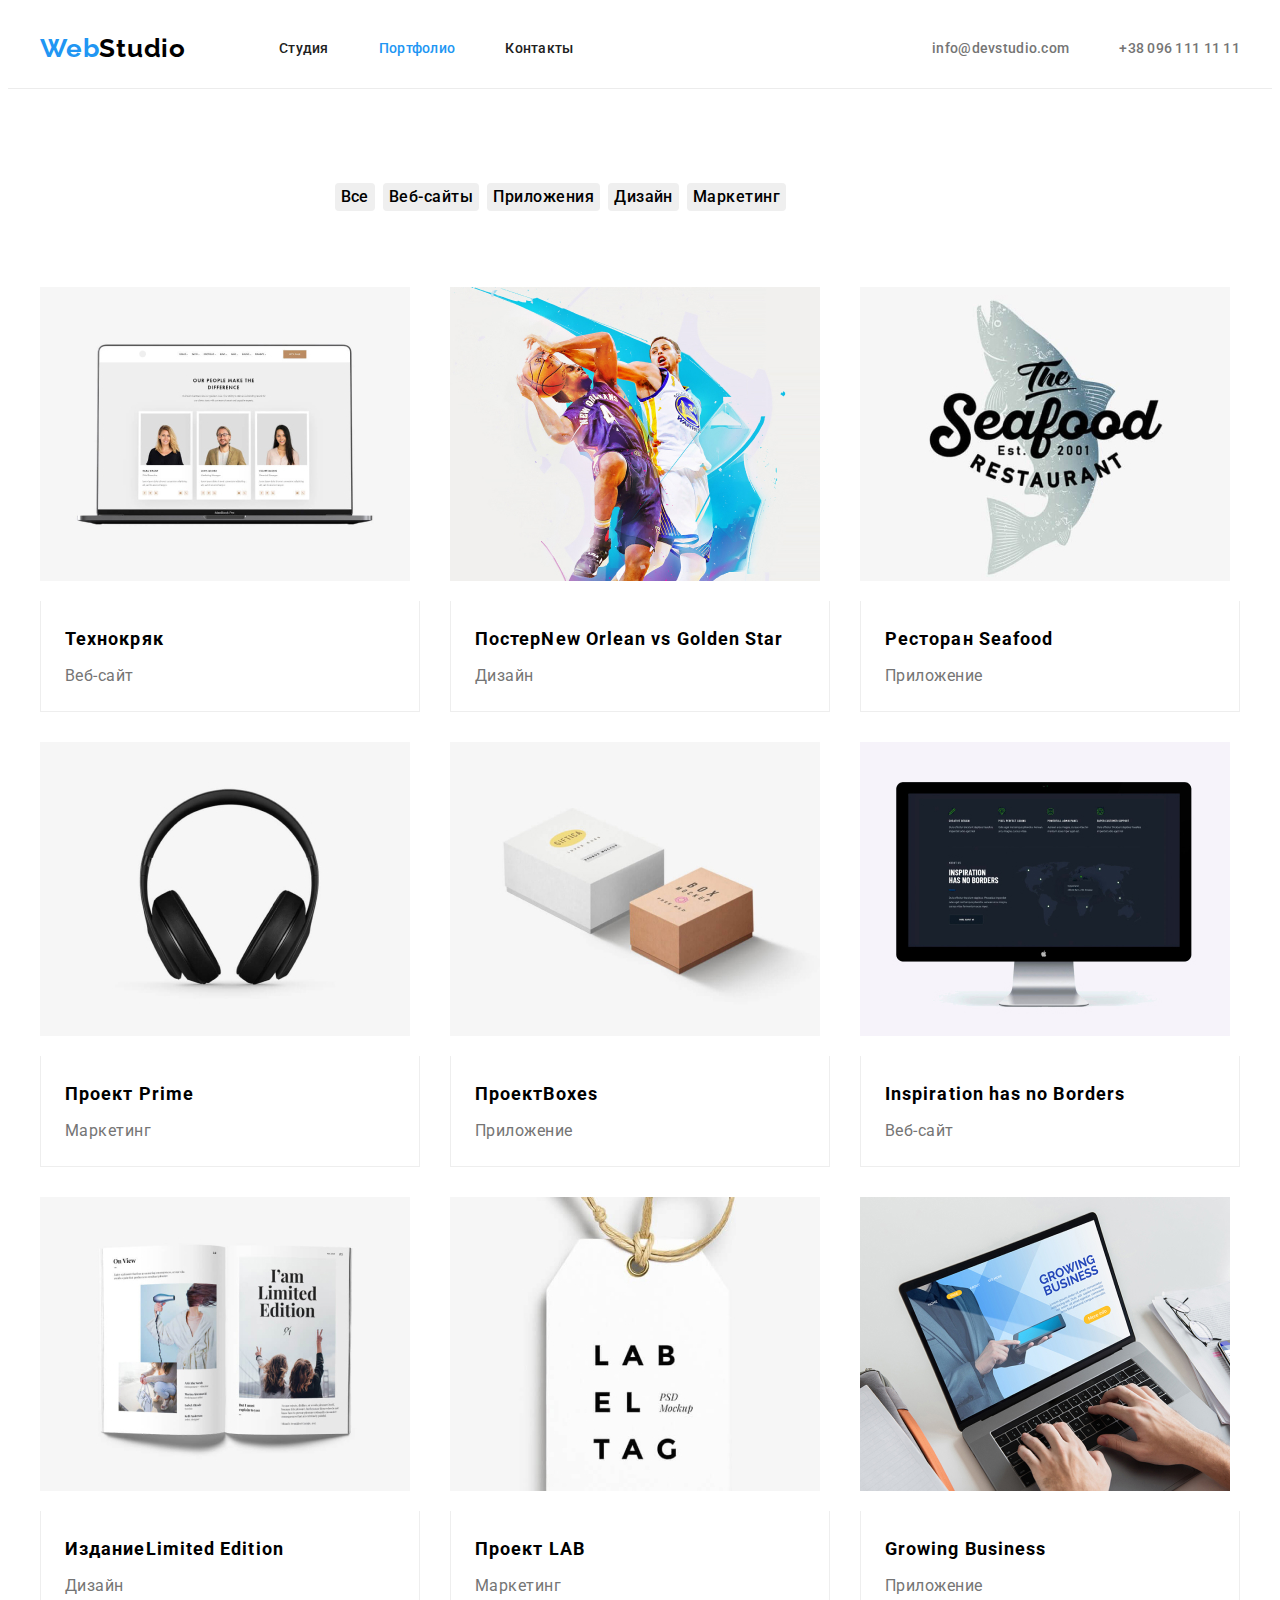
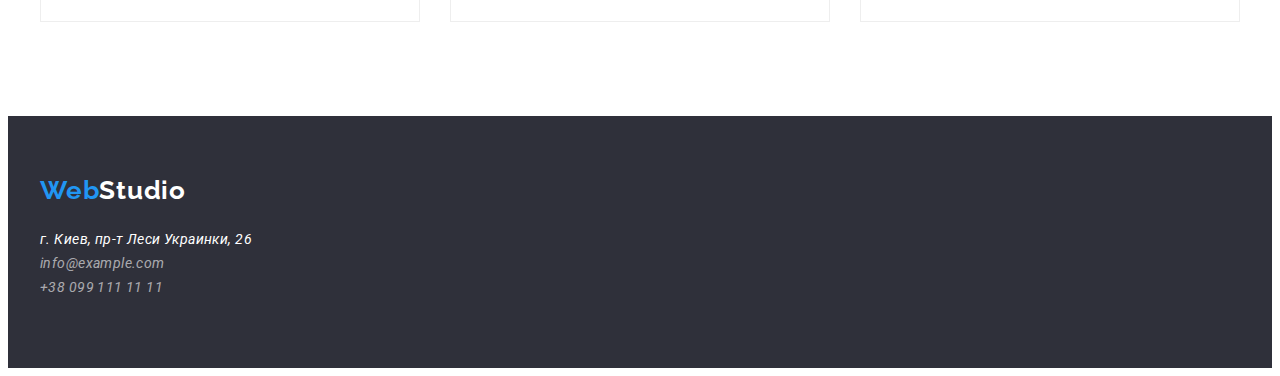
==== commit 4db15413: "ДЗ №3 геометрия" ====
--- a/portfolio.html
+++ b/portfolio.html
@@ -53,7 +53,7 @@
     <main>
       <section class="main">
         <div class="container main-container">
-          <h1 class="main-title" hidden>Портфолио</h1>
+          <h1 class="visually-hidden">Портфолио</h1>
           <ul class="main-list list">
             <li class="main-item">
               <button class="main-btn main-btn-current" type="button">Все</button>
@@ -65,7 +65,7 @@
           </ul>
         </div>
         <div class="container portholio-container">
-          <ul class="portholio-img list">
+          <ul class="portholio-list list">
             <li class="portholio-item-img">
               <a class="portholio-link" href="">
                 <img
@@ -214,21 +214,27 @@
 
     <!-- FOOTER section -->
     <footer class="footer">
-      <a class="footer-link link" href="/" lang="en">Web<span class="white">Studio</span> </a>
-      <address class="address-contacts" id="address-contacts">
-        <p>
-          <a
-            class="address-text-link link"
-            href="https://goo.gl/maps/B6g1ze34ZQEhAXsM9"
-            target="_blank"
-            rel="noopener noreferrer"
-          >
-            г. Киев, пр-т Леси Украинки, 26
-          </a>
-        </p>
-        <a class="address-link link" href="mailto:info@example.com">info@example.com</a>
-        <a class="address-link link" href="tel:380991111111 ">+38 099 111 11 11</a>
-      </address>
+      <div class="container footer-container">
+        <div class="footer-logo">
+          <a class="footer-link link" href="/" lang="en">Web<span class="white">Studio</span> </a>
+        </div>
+        <div class="container address-container">
+          <address class="address-contacts" id="address-contacts">
+            <p>
+              <a
+                class="address-text-link link"
+                href="https://goo.gl/maps/B6g1ze34ZQEhAXsM9"
+                target="_blank"
+                rel="noopener noreferrer"
+              >
+                г. Киев, пр-т Леси Украинки, 26
+              </a>
+            </p>
+            <a class="address-link link" href="mailto:info@example.com">info@example.com</a>
+            <p><a class="address-link-tel link" href="tel:380991111111 ">+38 099 111 11 11</a></p>
+          </address>
+        </div>
+      </div>
     </footer>
 
     <!-- FOOTER section -->
--- a/css/styles.css
+++ b/css/styles.css
@@ -33,6 +33,23 @@
 p {
   margin: 0;
 }
+img {
+  display: block;
+  margin: 0px;
+}
+.visually-hidden {
+  position: absolute;
+  width: 1px;
+  height: 1px;
+  margin: -1px;
+  border: 0;
+  padding: 0;
+
+  white-space: nowrap;
+  clip-path: inset(100%);
+  clip: rect(0 0 0 0);
+  overflow: hidden;
+}
 
 /* Частковий ресет стилей браузера end */
 
@@ -95,7 +112,7 @@
   margin-right: 50px;
 }
 .header-item:last-child {
-  margin-right: o;
+  margin-right: 0px;
 }
 .header-link {
   font-family: var(--main-font);
@@ -195,10 +212,13 @@
 /* About section */
 .about-container {
   padding-top: 94px;
+  padding-left: 0px;
+  padding-right: 0px;
 }
 .about-list {
   display: flex;
   gap: 30px;
+  width: 1170px;
 }
 .about-text {
   width: 270px;
@@ -221,7 +241,9 @@
   letter-spacing: 0.03em;
 }
 /* Section description */
-
+.container-section {
+  padding: 0px;
+}
 .section-title {
   font-family: var(--main-font);
   font-weight: 700;
@@ -235,7 +257,9 @@
 }
 .section-list {
   display: flex;
+  flex-wrap: wrap;
   gap: 30px;
+  flex-basis: calc((100% - 60px) / 3);
   width: 1170px;
   height: 386px;
 }
@@ -245,8 +269,10 @@
   height: 294px;
 }
 /*  Section team descreption */
-.team {
+/*  Team secsion */
+.team-container {
   background: #f5f4fa;
+  padding: 0px;
 }
 .team-title {
   font-family: var(--main-font);
@@ -263,6 +289,7 @@
   display: flex;
   gap: 30px;
   padding-bottom: 94px;
+  width: 1170px;
 }
 .team-item {
   width: 270px;
@@ -288,6 +315,7 @@
   text-align: center;
   letter-spacing: 0.03em;
   color: var(--secondary-txt-cl);
+  margin-bottom: 10px;
 }
 .team-description {
   font-family: var(--main-font);
@@ -298,11 +326,19 @@
   letter-spacing: 0.03em;
   color: var(--main-txt-cl);
 }
+/*  Team secsion */
 /* Footer section 1 страница-совместный с портфолио */
 .footer {
   background-color: var(--grey-bg-cl);
-}
-
+  height: 252px;
+}
+
+.footer-logo {
+  width: 145px;
+  padding-top: 59px;
+  margin-bottom: 21px;
+  padding-left: 0px;
+}
 .footer-link {
   font-family: var(--secondary-font);
   font-weight: 700;
@@ -314,10 +350,12 @@
 .white {
   color: var(--secondary-w-txt-cl);
 }
-.container-address {
-  display: block;
-  padding-top: 20px;
+.address-container {
+  padding-left: 0px;
+  padding-right: 0px;
   padding-bottom: 60px;
+  width: 231px;
+  margin-right: 1154px;
 }
 .address-text-link {
   font-family: var(--main-font);
@@ -326,8 +364,18 @@
   line-height: calc(24 / 14);
   letter-spacing: 0.03em;
   color: var(--secondary-w-txt-cl);
+  margin-bottom: 9px;
 }
 .address-link {
+  font-family: var(--main-font);
+  font-weight: 400;
+  font-size: 14px;
+  line-height: calc(24 / 14);
+  letter-spacing: 0.03em;
+  color: rgba(255, 255, 255, 0.6);
+  margin-bottom: 9px;
+}
+.address-link-tel {
   font-family: var(--main-font);
   font-weight: 400;
   font-size: 14px;
@@ -342,6 +390,7 @@
 .address-text-link:focus {
   color: var(--acent-txt-cl);
 }
+/* Footer section  */
 
 /* ПОРТФОЛИО CSS  */
 
@@ -394,19 +443,23 @@
   display: flex;
   align-items: center;
 }
-
-.portholio-img {
+.portholio-list {
   display: flex;
   gap: 30px;
   flex-wrap: wrap;
-}
-.portholio-item-img {
+  padding-bottom: 94px;
+}
+
+/* .portholio-item-img {
   width: 370px;
   height: 404px;
   border-top: none;
   border: 1px solid #eeeeee;
-}
-
+} */
+.portholio-item-img {
+  /* display: block; */
+  flex-basis: calc((100% - 60px) / 3);
+}
 .portholio-logo {
   display: block;
   width: 370px;
@@ -415,6 +468,8 @@
 }
 .desc {
   padding: 20px 24px;
+  border: 1px solid #eeeeee;
+  border-top: none;
 }
 .portfolio-title {
   font-family: var(--main-font);
@@ -423,6 +478,7 @@
   line-height: calc(36 / 18);
   letter-spacing: 0.06em;
   color: var(--secondary-txt-cl);
+  margin-bottom: 4px;
 }
 .portfolio-text {
   font-family: var(--main-font);
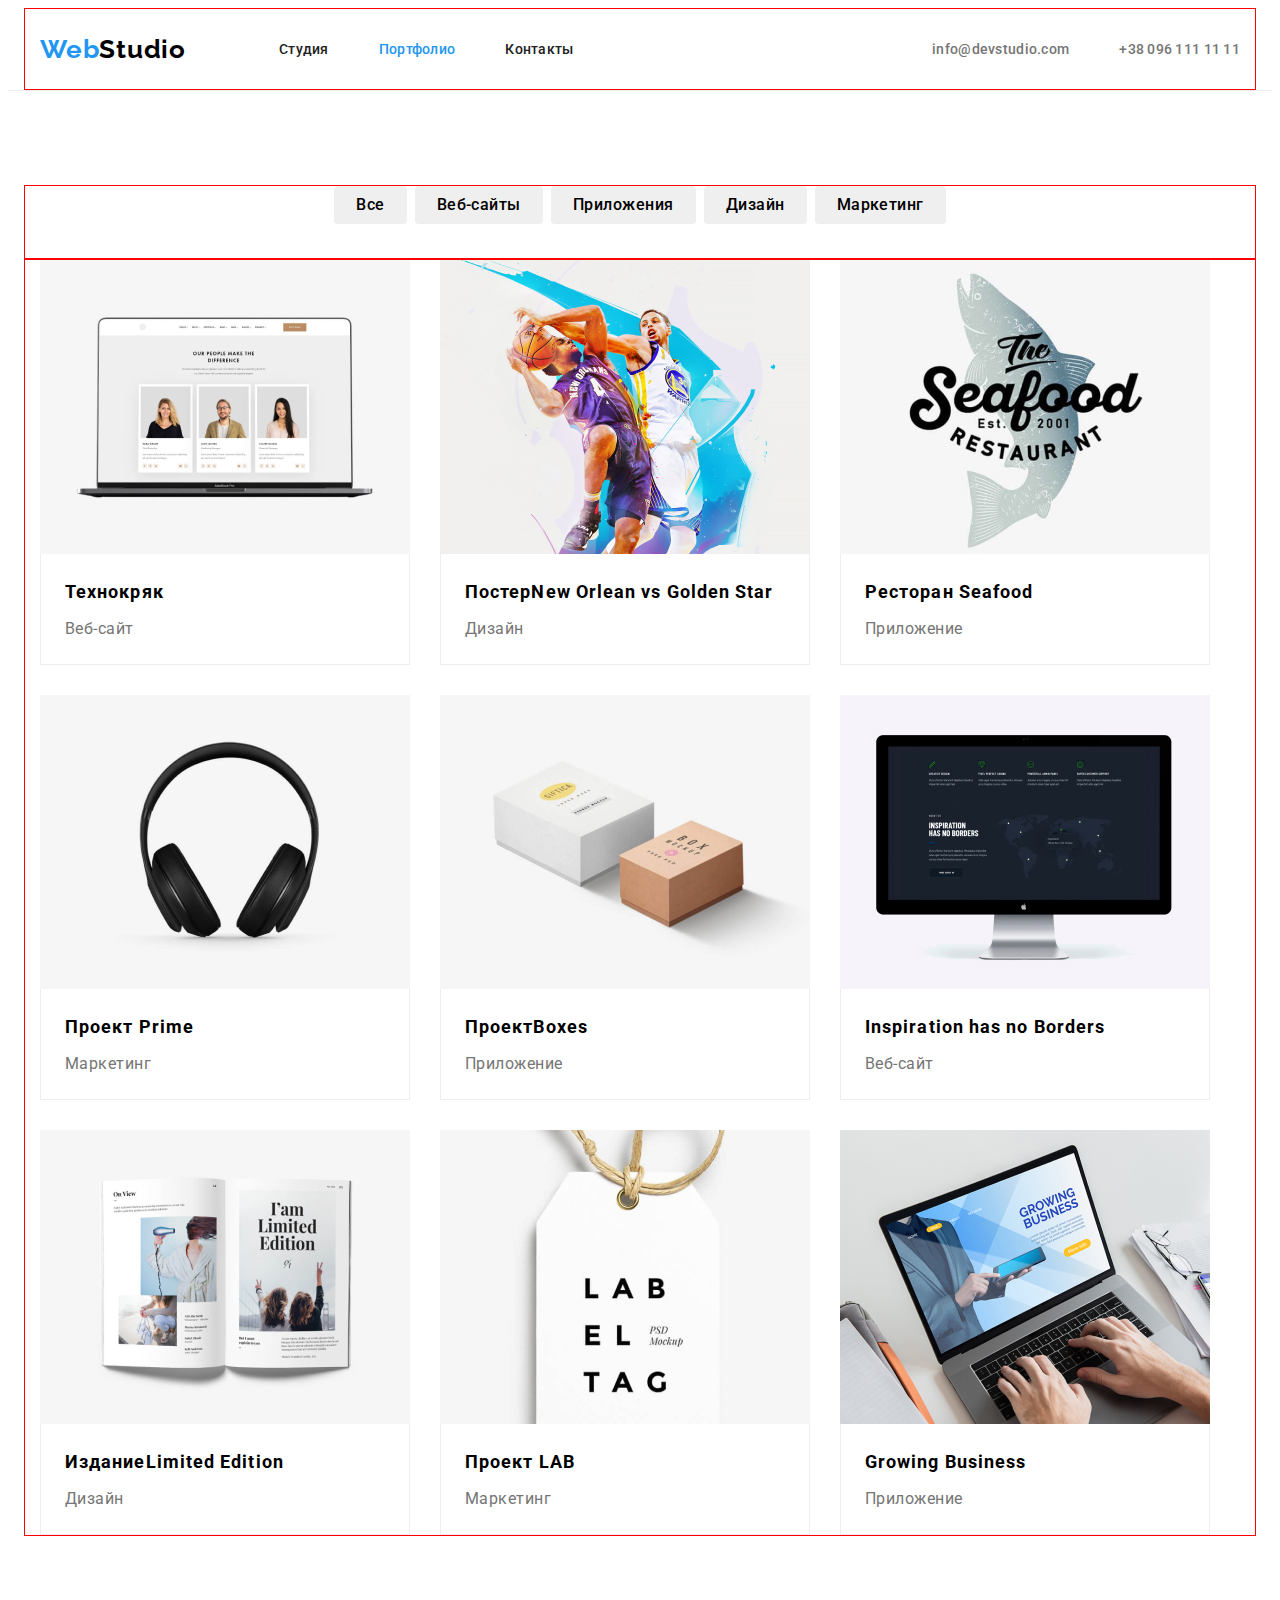
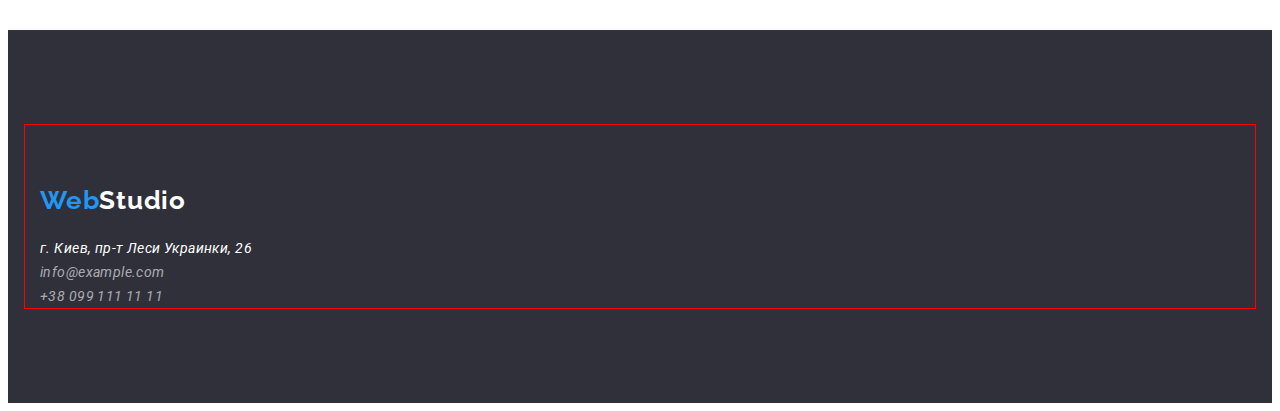
==== commit 54ee852b: "Д.З №3" ====
--- a/portfolio.html
+++ b/portfolio.html
@@ -64,6 +64,7 @@
             <li class="main-item"><button class="main-btn" type="button">Маркетинг</button></li>
           </ul>
         </div>
+
         <div class="container portholio-container">
           <ul class="portholio-list list">
             <li class="portholio-item-img">
@@ -218,7 +219,7 @@
         <div class="footer-logo">
           <a class="footer-link link" href="/" lang="en">Web<span class="white">Studio</span> </a>
         </div>
-        <div class="container address-container">
+        <div class="address">
           <address class="address-contacts" id="address-contacts">
             <p>
               <a
--- a/css/styles.css
+++ b/css/styles.css
@@ -13,6 +13,9 @@
   --light-bg-cl: #e5e5e5;
   --blue-bg-cl: #2196f3;
 
+  --items: 3;
+  --indent: 30px;
+
   /* others  */
 }
 
@@ -70,6 +73,7 @@
   margin-right: auto;
   padding-left: 15px;
   padding-right: 15px;
+  border: 1px solid red;
 }
 
 /*  Heder Общий класс для вебстудио и портфолио на 2 страницы  */
@@ -197,7 +201,6 @@
   background-color: var(--blue-bg-cl);
   border: transparent;
   cursor: pointer;
-  max-width: 200px;
   min-width: 200px;
   min-height: 50px;
   padding: 10px 32px;
@@ -210,40 +213,40 @@
   color: #188ce8;
 }
 /* About section */
-.about-container {
+.about {
   padding-top: 94px;
-  padding-left: 0px;
-  padding-right: 0px;
-}
+}
+
 .about-list {
   display: flex;
   gap: 30px;
-  width: 1170px;
+
+  flex-basis: 1170;
+}
+
+.about-subtitle {
+  font-family: var(--main-font);
+  font-weight: 700;
+  font-size: 14px;
+  line-height: calc(16 / 14);
+  letter-spacing: 0.03em;
+  text-transform: uppercase;
+  color: #212121;
 }
 .about-text {
+  font-family: var(--main-font);
+  font-weight: 400;
+  font-size: 14px;
+  line-height: calc(24 / 14);
+  letter-spacing: 0.03em;
   width: 270px;
   height: 101px;
 }
-.about-subtitle {
-  font-family: var(--main-font);
-  font-weight: 700;
-  font-size: 14px;
-  line-height: calc(16 / 14);
-  letter-spacing: 0.03em;
-  text-transform: uppercase;
-  color: #212121;
-}
-.about-text {
-  font-family: var(--main-font);
-  font-weight: 400;
-  font-size: 14px;
-  line-height: calc(24 / 14);
-  letter-spacing: 0.03em;
-}
 /* Section description */
-.container-section {
-  padding: 0px;
-}
+.section {
+  padding-top: 94px;
+}
+
 .section-title {
   font-family: var(--main-font);
   font-weight: 700;
@@ -252,16 +255,12 @@
   text-align: center;
   letter-spacing: 0.03em;
   color: var(--secondary-txt-cl);
-  padding-top: 94px;
-  padding-bottom: 94px;
+  margin-bottom: 50px;
 }
 .section-list {
   display: flex;
-  flex-wrap: wrap;
   gap: 30px;
   flex-basis: calc((100% - 60px) / 3);
-  width: 1170px;
-  height: 386px;
 }
 .section-logo {
   display: block;
@@ -270,9 +269,12 @@
 }
 /*  Section team descreption */
 /*  Team secsion */
+.team {
+  padding-top: 94px;
+}
 .team-container {
   background: #f5f4fa;
-  padding: 0px;
+  /* padding: 0px; */
 }
 .team-title {
   font-family: var(--main-font);
@@ -282,8 +284,7 @@
   text-align: center;
   letter-spacing: 0.03em;
   color: var(--secondary-txt-cl);
-  padding-top: 94px;
-  padding-bottom: 50px;
+  margin-bottom: 50px;
 }
 .team-list {
   display: flex;
@@ -330,14 +331,15 @@
 /* Footer section 1 страница-совместный с портфолио */
 .footer {
   background-color: var(--grey-bg-cl);
-  height: 252px;
+  /* height: 252px; */
+  padding-top: 94px;
+  padding-bottom: 94px;
 }
 
 .footer-logo {
   width: 145px;
-  padding-top: 59px;
-  margin-bottom: 21px;
-  padding-left: 0px;
+  margin-top: 60px;
+  margin-bottom: 20px;
 }
 .footer-link {
   font-family: var(--secondary-font);
@@ -350,13 +352,7 @@
 .white {
   color: var(--secondary-w-txt-cl);
 }
-.address-container {
-  padding-left: 0px;
-  padding-right: 0px;
-  padding-bottom: 60px;
-  width: 231px;
-  margin-right: 1154px;
-}
+
 .address-text-link {
   font-family: var(--main-font);
   font-weight: 400;
@@ -382,8 +378,11 @@
   line-height: calc(24 / 14);
   letter-spacing: 0.03em;
   color: rgba(255, 255, 255, 0.6);
+  margin-bottom: 60px;
 }
 /* Hover Focus and Footer */
+.address-link-tel:hover,
+.address-link-tel:focus,
 .address-link:hover,
 .address-link:focus,
 .address-text-link:hover,
@@ -395,13 +394,15 @@
 /* ПОРТФОЛИО CSS  */
 
 /* HEDER Совместный с первой страницой  */
-
-/* Main section */
-
 .header-page {
   border-bottom: 1px solid #ececec;
 }
 
+/*  Main section  */
+.main {
+  padding-top: 94px;
+  padding-bottom: 94px;
+}
 .main-container {
   display: flex;
   align-items: center;
@@ -409,14 +410,9 @@
 .main-list {
   display: flex;
   gap: 8px;
-  width: 611px;
-  height: 54px;
   margin-left: auto;
   margin-right: auto;
-  padding-top: 94px;
-  padding-bottom: 50px;
-}
-.main-item {
+  margin-bottom: 34px;
 }
 
 .main-btn-current {
@@ -438,33 +434,21 @@
   border: transparent;
   cursor: pointer;
   border-radius: 4px;
-}
-.portholio-container {
-  display: flex;
-  align-items: center;
-}
+  padding: 6px 22px;
+}
+/*  Portfolio  */
+
 .portholio-list {
   display: flex;
-  gap: 30px;
+  gap: var(--indent);
   flex-wrap: wrap;
-  padding-bottom: 94px;
-}
-
-/* .portholio-item-img {
-  width: 370px;
-  height: 404px;
-  border-top: none;
-  border: 1px solid #eeeeee;
-} */
+}
 .portholio-item-img {
-  /* display: block; */
-  flex-basis: calc((100% - 60px) / 3);
+  flex-basis: calc((100% - var(--items) -1) * var(--indent)) / var (var(--indent));
 }
 .portholio-logo {
   display: block;
-  width: 370px;
-  height: 294px;
-  padding-bottom: 20px;
+  margin: 0;
 }
 .desc {
   padding: 20px 24px;
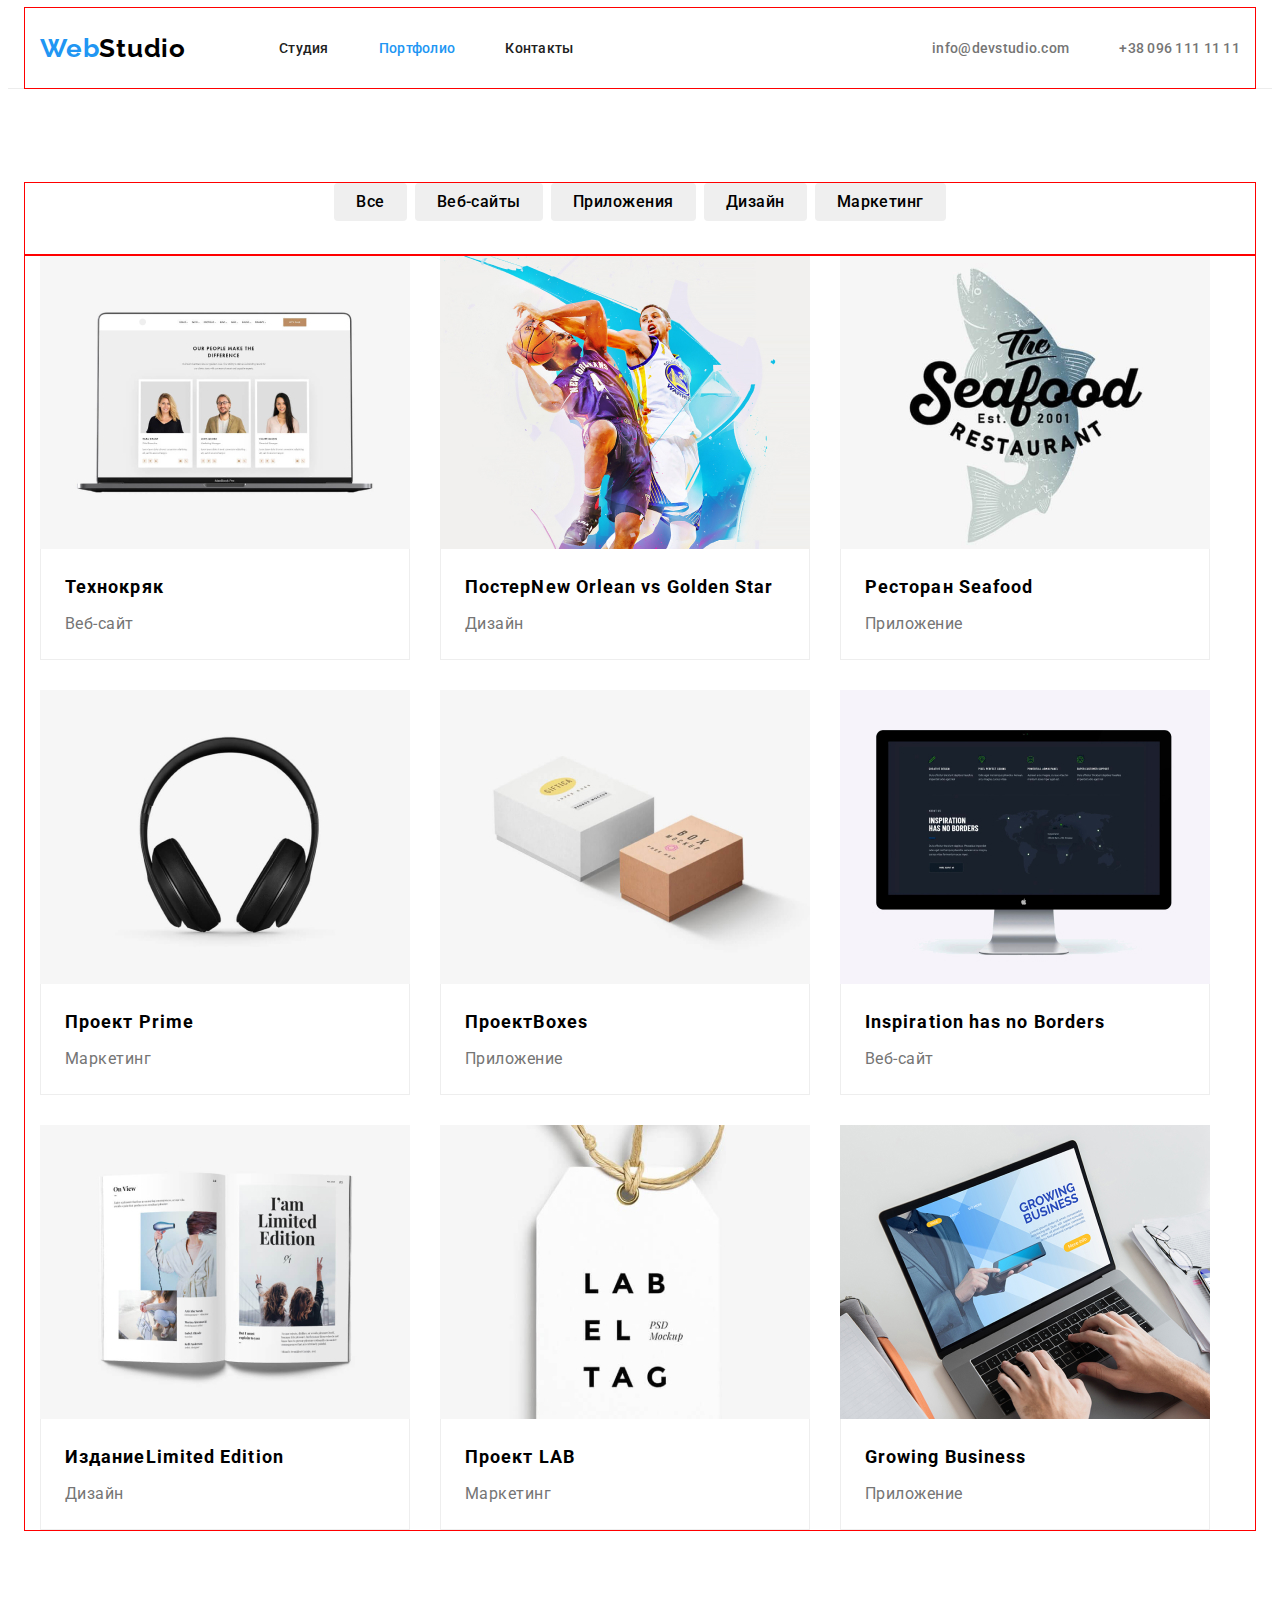
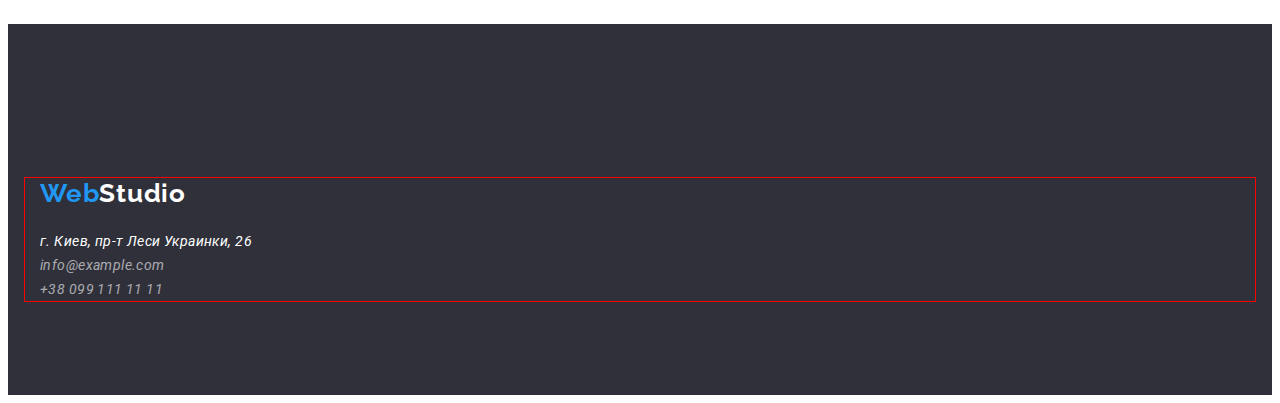
==== commit 38d9c369: "3 Финиш" ====
--- a/portfolio.html
+++ b/portfolio.html
@@ -34,7 +34,7 @@
         <nav class="header-nav">
           <ul class="header-list list">
             <li class="header-item">
-              <a class="header-link link" href="/index.html">Студия</a>
+              <a class="header-link link" href="./index.html">Студия</a>
             </li>
             <li class="header-item">
               <a class="header-link header-link-current link" href="./portfolio.html">Портфолио</a>
@@ -51,7 +51,7 @@
     </header>
     <!-- MAIN section -->
     <main>
-      <section class="main">
+      <section class="section main">
         <div class="container main-container">
           <h1 class="visually-hidden">Портфолио</h1>
           <ul class="main-list list">
--- a/css/styles.css
+++ b/css/styles.css
@@ -36,9 +36,16 @@
 p {
   margin: 0;
 }
+.section {
+  margin-top: 0;
+  margin-bottom: 0;
+  padding-top: 94px;
+  padding-bottom: 94px;
+}
 img {
   display: block;
-  margin: 0px;
+  max-width: 100%;
+  height: auto;
 }
 .visually-hidden {
   position: absolute;
@@ -73,7 +80,7 @@
   margin-right: auto;
   padding-left: 15px;
   padding-right: 15px;
-  border: 1px solid red;
+  outline: 1px solid red;
 }
 
 /*  Heder Общий класс для вебстудио и портфолио на 2 страницы  */
@@ -220,8 +227,6 @@
 .about-list {
   display: flex;
   gap: 30px;
-
-  flex-basis: 1170;
 }
 
 .about-subtitle {
@@ -262,11 +267,7 @@
   gap: 30px;
   flex-basis: calc((100% - 60px) / 3);
 }
-.section-logo {
-  display: block;
-  width: 370px;
-  height: 294px;
-}
+
 /*  Section team descreption */
 /*  Team secsion */
 .team {
@@ -302,12 +303,12 @@
 .team-desc {
   padding: 30px 59px;
 }
-.team-img {
+/* .team-img {
   display: block;
   width: 270px;
   height: 260px;
   border-top: none;
-}
+} */
 .team-subtitle {
   font-family: var(--main-font);
   font-weight: 500;
@@ -444,12 +445,13 @@
   flex-wrap: wrap;
 }
 .portholio-item-img {
-  flex-basis: calc((100% - var(--items) -1) * var(--indent)) / var (var(--indent));
-}
-.portholio-logo {
+  /* flex-basis: calc((100% - var(--items) -1) * var(--indent)) / var (var(--indent)); */
+  flex-basis: calc((100%- (var(--items)-1) * var(--indent)) / var(--indent));
+}
+/* .portholio-logo {
   display: block;
   margin: 0;
-}
+} */
 .desc {
   padding: 20px 24px;
   border: 1px solid #eeeeee;
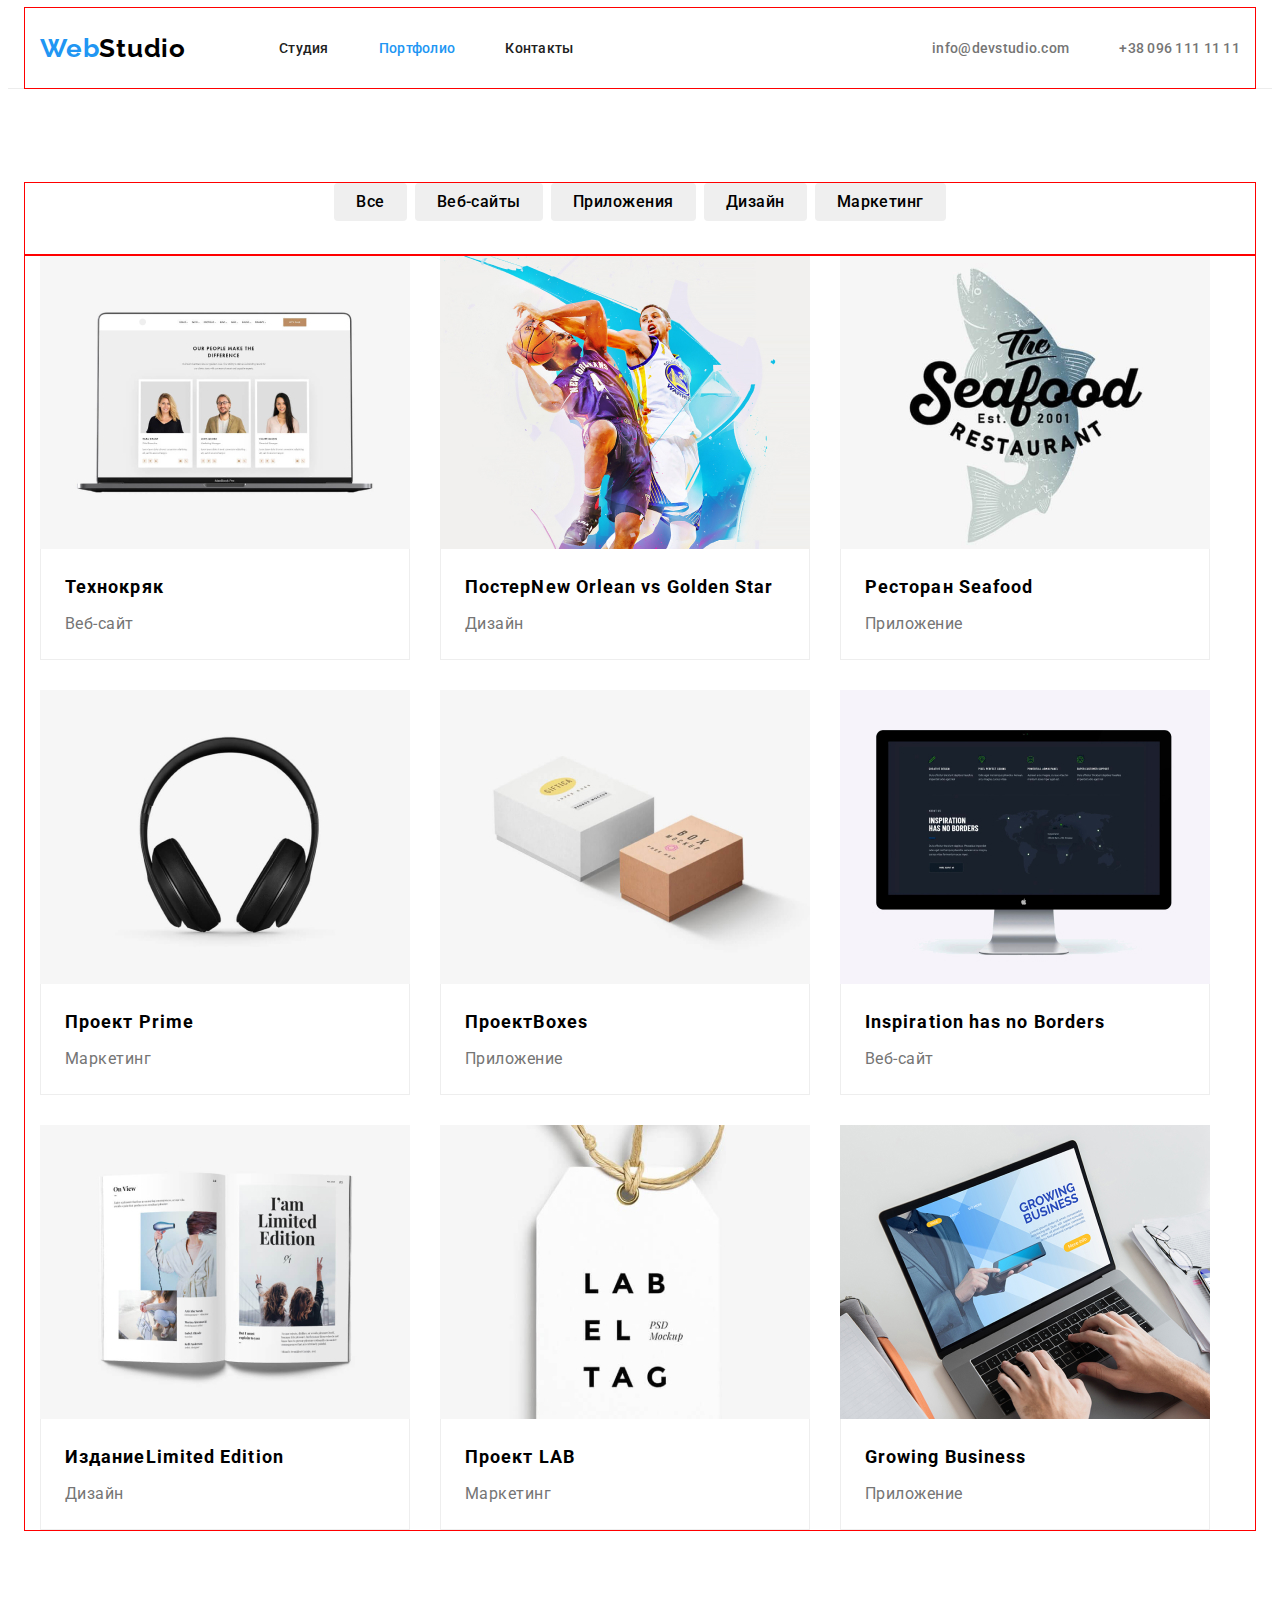
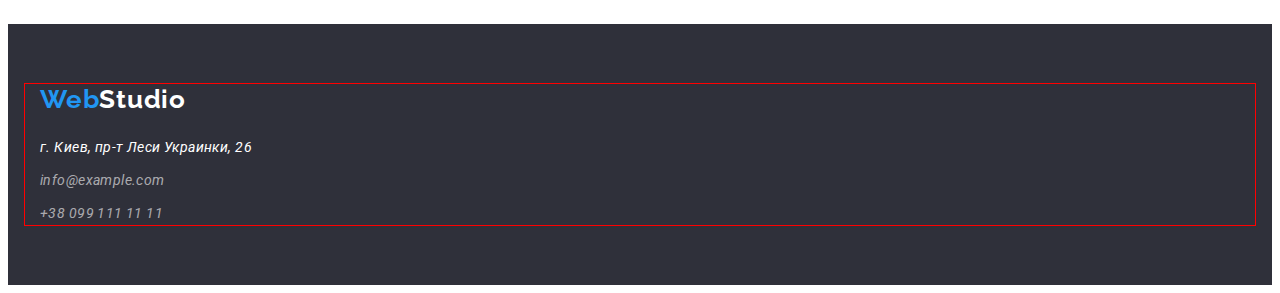
==== commit fdf734b2: "Исправление ошибок №3" ====
--- a/portfolio.html
+++ b/portfolio.html
@@ -221,18 +221,27 @@
         </div>
         <div class="address">
           <address class="address-contacts" id="address-contacts">
-            <p>
-              <a
-                class="address-text-link link"
-                href="https://goo.gl/maps/B6g1ze34ZQEhAXsM9"
-                target="_blank"
-                rel="noopener noreferrer"
-              >
-                г. Киев, пр-т Леси Украинки, 26
-              </a>
-            </p>
-            <a class="address-link link" href="mailto:info@example.com">info@example.com</a>
-            <p><a class="address-link-tel link" href="tel:380991111111 ">+38 099 111 11 11</a></p>
+            <ul class="address-list list">
+              <li class="address-item">
+                <a
+                  class="address-link-text link"
+                  href="https://goo.gl/maps/B6g1ze34ZQEhAXsM9"
+                  target="_blank"
+                  rel="noopener noreferrer"
+                >
+                  г. Киев, пр-т Леси Украинки, 26</a
+                >
+              </li>
+
+              <li class="address-item">
+                <a class="address-link-mail link" href="mailto:info@example.com"
+                  >info@example.com</a
+                >
+              </li>
+              <li class="address-item-tel">
+                <a class="address-link-tel link" href="tel:380991111111 ">+38 099 111 11 11</a>
+              </li>
+            </ul>
           </address>
         </div>
       </div>
--- a/css/styles.css
+++ b/css/styles.css
@@ -237,6 +237,7 @@
   letter-spacing: 0.03em;
   text-transform: uppercase;
   color: #212121;
+  margin-bottom: 10px;
 }
 .about-text {
   font-family: var(--main-font);
@@ -245,7 +246,6 @@
   line-height: calc(24 / 14);
   letter-spacing: 0.03em;
   width: 270px;
-  height: 101px;
 }
 /* Section description */
 .section {
@@ -272,11 +272,10 @@
 /*  Team secsion */
 .team {
   padding-top: 94px;
-}
-.team-container {
   background: #f5f4fa;
-  /* padding: 0px; */
-}
+}
+/* .team-container {
+  } */
 .team-title {
   font-family: var(--main-font);
   font-weight: 700;
@@ -290,7 +289,7 @@
 .team-list {
   display: flex;
   gap: 30px;
-  padding-bottom: 94px;
+
   width: 1170px;
 }
 .team-item {
@@ -332,14 +331,11 @@
 /* Footer section 1 страница-совместный с портфолио */
 .footer {
   background-color: var(--grey-bg-cl);
-  /* height: 252px; */
-  padding-top: 94px;
-  padding-bottom: 94px;
+  padding-top: 60px;
+  padding-bottom: 60px;
 }
 
 .footer-logo {
-  width: 145px;
-  margin-top: 60px;
   margin-bottom: 20px;
 }
 .footer-link {
@@ -353,8 +349,10 @@
 .white {
   color: var(--secondary-w-txt-cl);
 }
-
-.address-text-link {
+.address-item {
+  margin-bottom: 9px;
+}
+.address-link-text {
   font-family: var(--main-font);
   font-weight: 400;
   font-size: 14px;
@@ -363,7 +361,7 @@
   color: var(--secondary-w-txt-cl);
   margin-bottom: 9px;
 }
-.address-link {
+.address-link-mail {
   font-family: var(--main-font);
   font-weight: 400;
   font-size: 14px;
@@ -384,10 +382,10 @@
 /* Hover Focus and Footer */
 .address-link-tel:hover,
 .address-link-tel:focus,
-.address-link:hover,
-.address-link:focus,
-.address-text-link:hover,
-.address-text-link:focus {
+.address-link-mail:hover,
+.address-link-mail:focus,
+.address-link-text:hover,
+.address-link-text:focus {
   color: var(--acent-txt-cl);
 }
 /* Footer section  */
